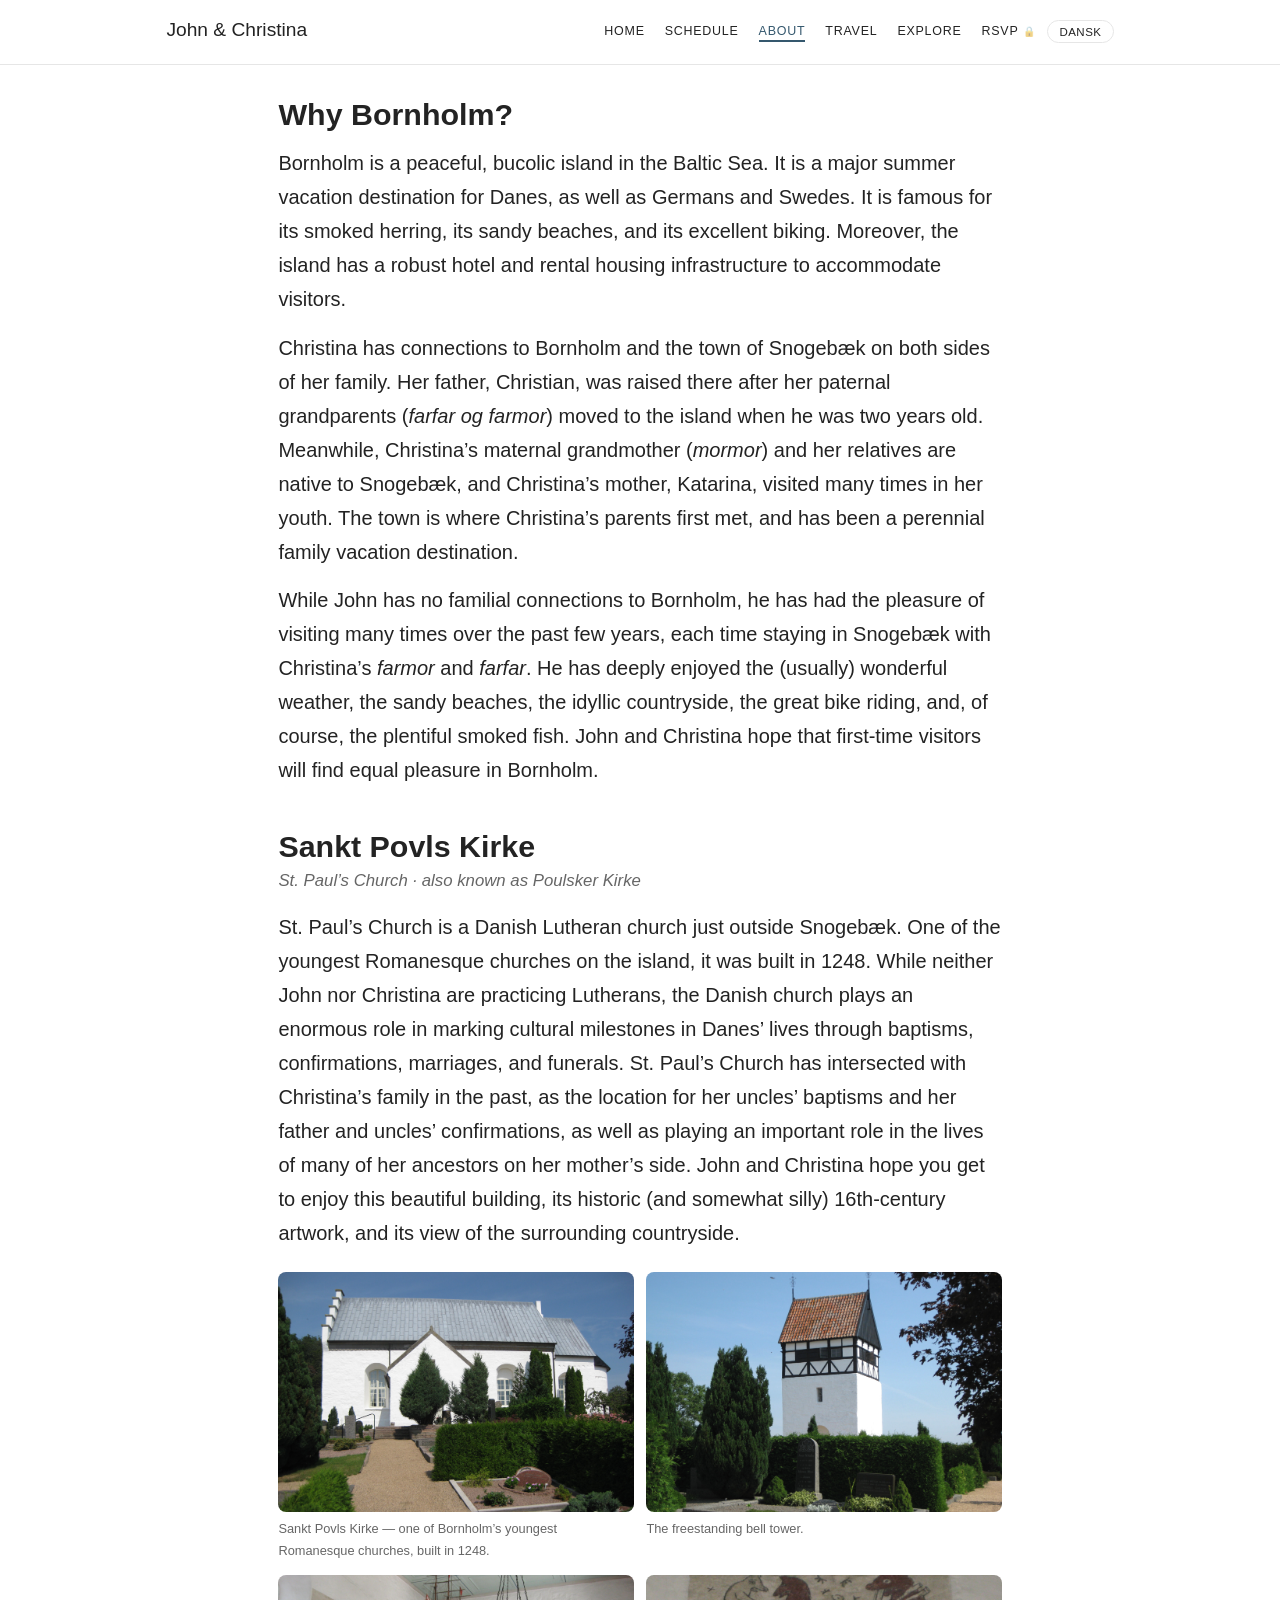
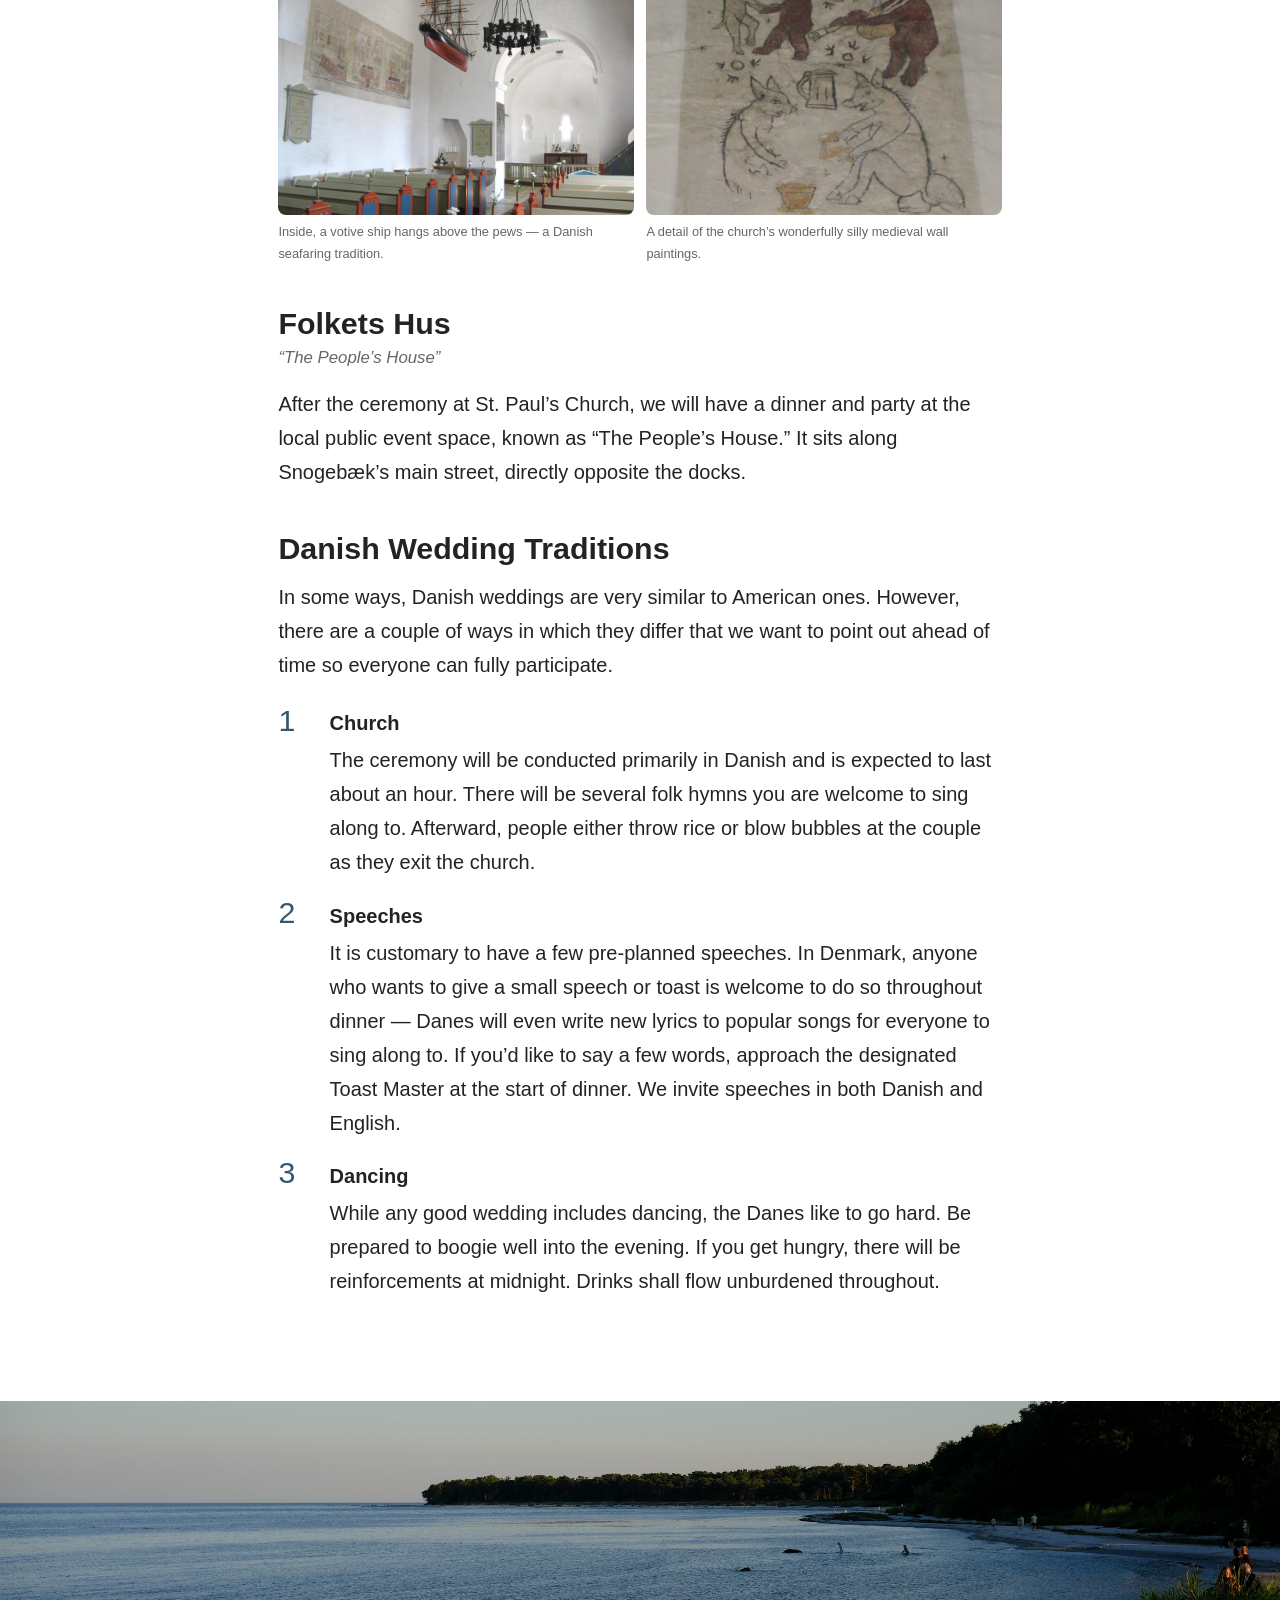
==== about.html @ 89a408fd "Add English/Danish language toggle across the site English stays authoritative in the HTML; Danish t" ====
<!DOCTYPE html>
<html lang="en">
<head>
<meta charset="UTF-8">
<meta name="viewport" content="width=device-width, initial-scale=1.0">
<meta name="robots" content="noindex, nofollow">
<title>About — John &amp; Christina</title>
<meta name="description" content="Why Bornholm, the church, the venue, and Danish wedding traditions.">
<meta name="theme-color" content="#ffffff">
<link rel="icon" href="assets/favicon.svg" type="image/svg+xml">
<link rel="stylesheet" href="css/style.css">
</head>
<body>
<nav class="site-nav">
  <div class="wrap">
    <a class="brand" href="index.html">John &amp; Christina</a>
    <button type="button" class="lang-toggle" data-lang-toggle aria-label="Skift til dansk">Dansk</button>
    <ul>
      <li><a href="index.html"><span data-i18n="nav.home">Home</span></a></li>
      <li><a href="schedule.html"><span data-i18n="nav.schedule">Schedule</span></a></li>
      <li><a href="about.html" aria-current="page"><span data-i18n="nav.about">About</span></a></li>
      <li><a href="travel.html"><span data-i18n="nav.travel">Travel</span></a></li>
      <li><a href="explore.html"><span data-i18n="nav.explore">Explore</span></a></li>
      <li><a href="rsvp.html"><span data-i18n="nav.rsvp">RSVP</span> <span class="lock-icon" aria-hidden="true">🔒</span></a></li>
    </ul>
  </div>
</nav>

<main class="section">
  <div class="wrap">
    <h2 data-i18n="about.why.h">Why Bornholm?</h2>
    <p data-i18n="about.why.p1">Bornholm is a peaceful, bucolic island in the Baltic Sea. It is a major summer vacation
    destination for Danes, as well as Germans and Swedes. It is famous for its smoked herring,
    its sandy beaches, and its excellent biking. Moreover, the island has a robust hotel and
    rental housing infrastructure to accommodate visitors.</p>
    <p data-i18n="about.why.p2">Christina has connections to Bornholm and the town of Snogeb&aelig;k on both sides of her
    family. Her father, Christian, was raised there after her paternal grandparents
    (<em>farfar og farmor</em>) moved to the island when he was two years old. Meanwhile,
    Christina&rsquo;s maternal grandmother (<em>mormor</em>) and her relatives are native to
    Snogeb&aelig;k, and Christina&rsquo;s mother, Katarina, visited many times in her youth. The
    town is where Christina&rsquo;s parents first met, and has been a perennial family vacation
    destination.</p>
    <p data-i18n="about.why.p3">While John has no familial connections to Bornholm, he has had the pleasure of visiting
    many times over the past few years, each time staying in Snogeb&aelig;k with Christina&rsquo;s
    <em>farmor</em> and <em>farfar</em>. He has deeply enjoyed the (usually) wonderful weather, the
    sandy beaches, the idyllic countryside, the great bike riding, and, of course, the plentiful
    smoked fish. John and Christina hope that first-time visitors will find equal pleasure in
    Bornholm.</p>

    <h2>Sankt Povls Kirke</h2>
    <p class="sub" data-i18n="about.church.sub">St. Paul&rsquo;s Church &middot; also known as Poulsker Kirke</p>
    <p data-i18n="about.church.p1">St. Paul&rsquo;s Church is a Danish Lutheran church just outside Snogeb&aelig;k. One of the
    youngest Romanesque churches on the island, it was built in 1248. While neither John nor
    Christina are practicing Lutherans, the Danish church plays an enormous role in marking
    cultural milestones in Danes&rsquo; lives through baptisms, confirmations, marriages, and
    funerals. St. Paul&rsquo;s Church has intersected with Christina&rsquo;s family in the past,
    as the location for her uncles&rsquo; baptisms and her father and uncles&rsquo; confirmations,
    as well as playing an important role in the lives of many of her ancestors on her
    mother&rsquo;s side. John and Christina hope you get to enjoy this beautiful building, its
    historic (and somewhat silly) 16th-century artwork, and its view of the surrounding
    countryside.</p>

    <div class="gallery">
      <figure>
        <img src="assets/images/church-exterior.jpg" alt="Whitewashed exterior of Sankt Povls Kirke with its cemetery">
        <figcaption data-i18n="about.fig1">Sankt Povls Kirke &mdash; one of Bornholm&rsquo;s youngest Romanesque churches, built in 1248.</figcaption>
      </figure>
      <figure>
        <img src="assets/images/church-tower.jpg" alt="The freestanding white bell tower with a half-timbered top">
        <figcaption data-i18n="about.fig2">The freestanding bell tower.</figcaption>
      </figure>
      <figure>
        <img src="assets/images/church-interior.jpg" alt="Church interior with a votive model ship hanging from the ceiling">
        <figcaption data-i18n="about.fig3">Inside, a votive ship hangs above the pews &mdash; a Danish seafaring tradition.</figcaption>
      </figure>
      <figure>
        <img src="assets/images/church-artwork.jpg" alt="Faded medieval wall painting of animals">
        <figcaption data-i18n="about.fig4">A detail of the church&rsquo;s wonderfully silly medieval wall paintings.</figcaption>
      </figure>
    </div>

    <h2>Folkets Hus</h2>
    <p class="sub" data-i18n="about.folkets.sub">&ldquo;The People&rsquo;s House&rdquo;</p>
    <p data-i18n="about.folkets.p1">After the ceremony at St. Paul&rsquo;s Church, we will have a dinner and party at the local
    public event space, known as &ldquo;The People&rsquo;s House.&rdquo; It sits along
    Snogeb&aelig;k&rsquo;s main street, directly opposite the docks.</p>

    <h2 data-i18n="about.trad.h">Danish Wedding Traditions</h2>
    <p data-i18n="about.trad.intro">In some ways, Danish weddings are very similar to American ones. However, there are a
    couple of ways in which they differ that we want to point out ahead of time so everyone can
    fully participate.</p>
    <ol class="numbered">
      <li><div><h3 data-i18n="about.trad.t1.h">Church</h3><p data-i18n="about.trad.t1.p">The ceremony will be conducted primarily in Danish and is
      expected to last about an hour. There will be several folk hymns you are welcome to sing
      along to. Afterward, people either throw rice or blow bubbles at the couple as they exit
      the church.</p></div></li>
      <li><div><h3 data-i18n="about.trad.t2.h">Speeches</h3><p data-i18n="about.trad.t2.p">It is customary to have a few pre-planned speeches. In Denmark,
      anyone who wants to give a small speech or toast is welcome to do so throughout dinner &mdash;
      Danes will even write new lyrics to popular songs for everyone to sing along to. If
      you&rsquo;d like to say a few words, approach the designated Toast Master at the start of
      dinner. We invite speeches in both Danish and English.</p></div></li>
      <li><div><h3 data-i18n="about.trad.t3.h">Dancing</h3><p data-i18n="about.trad.t3.p">While any good wedding includes dancing, the Danes like to go
      hard. Be prepared to boogie well into the evening. If you get hungry, there will be
      reinforcements at midnight. Drinks shall flow unburdened throughout.</p></div></li>
    </ol>
  </div>
</main>

<div class="page-banner" style="background-image: url(assets/images/banner-about.jpg)" role="presentation"></div>

<script src="js/config.js"></script>
<script src="js/i18n.js"></script>
<script src="js/site.js"></script>
</body>
</html>
---- css/style.css ----
/* =========================================================
   Wedding site — minimal theme
   System sans-serif, white background, Baltic-blue accent.
   Change the accent and neutrals in the :root block below.
   ========================================================= */

:root {
  --accent: #35586e;         /* Baltic blue */
  --accent-soft: #eaf0f4;
  --ink: #232323;
  --muted: #666666;
  --paper: #ffffff;
  --surface: #ffffff;
  --hairline: #e6e6e6;
  --line: #efefef;

  --font-sans: -apple-system, BlinkMacSystemFont, "Segoe UI", Roboto, Helvetica, Arial, sans-serif;
  --max-width: 48rem;
}

@media (prefers-color-scheme: dark) {
  :root {
    --accent: #8fb4c8;
    --accent-soft: #20303a;
    --ink: #ededed;
    --muted: #a6a6a6;
    --paper: #151515;
    --surface: #1d1d1d;
    --hairline: #333333;
    --line: #2a2a2a;
  }
}

* { box-sizing: border-box; }
html, body { margin: 0; padding: 0; }

body {
  background: var(--paper);
  color: var(--ink);
  font-family: var(--font-sans);
  font-size: 20px;
  line-height: 1.7;
  -webkit-font-smoothing: antialiased;
}

a { color: var(--accent); text-underline-offset: 2px; }

.wrap { max-width: var(--max-width); margin: 0 auto; padding: 0 1.4rem; }
.section { padding: 1rem 0 2rem; }
.muted { color: var(--muted); }
.small { font-size: 0.9rem; }
.center { text-align: center; }

/* Elements toggled via the hidden attribute (RSVP form) must stay hidden. */
[hidden] { display: none !important; }

/* ---------- nav ---------- */
.site-nav {
  position: sticky; top: 0; z-index: 20;
  background: color-mix(in srgb, var(--paper) 92%, transparent);
  -webkit-backdrop-filter: blur(8px); backdrop-filter: blur(8px);
  border-bottom: 1px solid var(--hairline);
}
.site-nav .wrap {
  display: flex; align-items: center; justify-content: space-between;
  gap: 0.75rem; padding-top: 0.85rem; padding-bottom: 0.85rem;
  flex-wrap: wrap; max-width: 62rem;
}
.brand {
  font-size: 1.2rem; color: var(--ink); text-decoration: none; white-space: nowrap;
  margin-right: auto;
}
.lang-toggle {
  order: 3; font-family: inherit; font-size: 0.72rem; letter-spacing: 0.04em;
  text-transform: uppercase; background: transparent; color: var(--ink);
  border: 1px solid var(--hairline); border-radius: 999px;
  padding: 0.28rem 0.7rem; cursor: pointer; white-space: nowrap;
}
.lang-toggle:hover { border-color: var(--accent); color: var(--accent); }
.lang-toggle:focus-visible { outline: 2px solid var(--accent); outline-offset: 2px; }
.site-nav ul {
  list-style: none; display: flex; gap: 1.25rem; margin: 0; padding: 0;
  font-size: 0.78rem; letter-spacing: 0.06em; text-transform: uppercase;
  order: 2;
}
.site-nav li { white-space: nowrap; }
.site-nav a {
  color: var(--ink); text-decoration: none;
  padding-bottom: 2px; border-bottom: 2px solid transparent;
}
.site-nav a:hover { color: var(--accent); }
.site-nav a[aria-current="page"] { color: var(--accent); border-bottom-color: var(--accent); }
.lock-icon { opacity: 0.5; font-size: 0.8em; }

/* ---------- headings ---------- */
.eyebrow {
  text-transform: uppercase; letter-spacing: 0.2em;
  font-size: 0.7rem; color: var(--accent); margin: 0 0 0.8rem;
}
h1 { font-weight: 600; line-height: 1.06; font-size: clamp(2.2rem, 5.5vw, 3rem); margin: 0 0 0.4rem; letter-spacing: 0.01em; }
h2 { font-weight: 600; font-size: clamp(1.5rem, 3.4vw, 1.9rem); line-height: 1.15; margin: 2.6rem 0 0.2rem; }
h3 { font-weight: 600; font-size: 1.25rem; margin: 1.6rem 0 0.3rem; }
.cat-head {
  font-size: clamp(2rem, 5vw, 2.5rem); margin: 3rem 0 1.1rem;
  padding-bottom: 0.4rem; border-bottom: 2px solid var(--accent);
}
h1, h2, h3 { text-wrap: balance; }
.sub { font-style: italic; color: var(--muted); font-size: 1.05rem; margin: 0.1rem 0 0; }
p { margin: 0.9rem 0; }
.lede { font-size: 1.16rem; }
/* First section header after the nav shouldn't leave a big gap. */
.wrap > h2:first-child, .wrap > .sched-day:first-child { margin-top: 1rem; }

/* ---------- home hero ---------- */
.hero { text-align: center; padding: 3.5rem 0 1rem; }
.hero .kicker {
  text-transform: uppercase; letter-spacing: 0.22em;
  font-size: 0.72rem; color: var(--accent); margin: 0 0 1.1rem;
}
.hero h1 { font-size: clamp(2.8rem, 8vw, 4.2rem); line-height: 1.02; margin: 0; }
.hero .date { font-size: 1.25rem; color: var(--muted); margin-top: 0.9rem; }
.hr-mark { width: 3.2rem; height: 2px; background: var(--accent); border: 0; margin: 1.5rem auto; opacity: 0.7; }

/* Home: the photo is pinned to the viewport so the names AND the story
   scroll up over a stationary image, all in white. iOS Safari ignores
   fixed attachment and simply scrolls the photo, which is a fine fallback. */
.home {
  background-image: linear-gradient(to bottom, rgba(0,0,0,0.06), rgba(0,0,0,0.2)), url("../assets/images/home-hero.jpg");
  background-size: cover, contain; background-position: center, center; background-repeat: no-repeat;
  background-attachment: fixed; background-color: #3f5f7b;
  color: #fff;
}
.home .kicker { color: #fff; opacity: 0.95; }
.home h1, .home .date, .home .lede { color: #fff; }
.home .date { opacity: 0.92; }
.home .hr-mark { background: #fff; opacity: 0.8; }
.home .section { padding-top: 0; padding-bottom: 4rem; }
.home .lede { margin-top: 0; }
.home-couple { margin: 2.5rem auto; max-width: 340px; }
.home-couple img {
  display: block; width: 100%; border-radius: 12px;
  box-shadow: 0 10px 34px rgba(0,0,0,0.4);
}

.hero-photo {
  text-align: center; padding: 4.5rem 1.5rem 0;
}

/* ---------- callout ---------- */
.callout {
  background: var(--accent-soft); border: 1px solid var(--hairline);
  border-left: 3px solid var(--accent); border-radius: 8px;
  padding: 1rem 1.2rem; margin: 1.4rem 0;
}
.callout p { margin: 0.4rem 0; }

/* ---------- schedule (day + two-column events) ---------- */
.sched-day {
  text-align: center; font-weight: 600; font-size: clamp(1.5rem, 4vw, 2rem);
  letter-spacing: 0.01em; margin: 2.8rem 0 0.4rem;
}
.event { display: grid; grid-template-columns: 1fr 1fr; align-items: stretch; margin: 1.8rem 0; }
.event-left { text-align: right; padding: 0.2rem 2rem 0.2rem 0; border-right: 1px solid var(--hairline); }
.event-right { text-align: left; padding: 0.2rem 0 0.2rem 2rem; }
.event-title { font-weight: 600; font-size: 1.4rem; margin: 0; }
.event-time { font-size: 0.85rem; letter-spacing: 0.04em; color: var(--muted); margin: 0.35rem 0 0; }
.event-venue { font-size: 1.15rem; margin: 0 0 0.1rem; }
.event-addr { margin: 0.1rem 0; font-size: 0.9rem; }
.event-addr a { font-style: italic; }
.event-attire { font-size: 0.7rem; text-transform: uppercase; letter-spacing: 0.12em; color: var(--accent); margin: 0.6rem 0 0.3rem; }
.event-desc { color: var(--muted); font-size: 0.98rem; margin: 0.4rem 0; }
.event-btns { display: flex; gap: 0.6rem; flex-wrap: wrap; margin-top: 0.9rem; }

/* ---------- shared entry scale (Where to stay + Explore lists) ---------- */
.stay { margin: 1.2rem 0; }
.stay-item { padding: 1.3rem 0; border-top: 1px solid var(--line); }
.stay-item:first-child { border-top: none; padding-top: 0.4rem; }
.stay-item h3 { font-weight: 600; font-size: 1.4rem; margin: 0 0 0.2rem; }
.stay-item .meta { font-size: 0.72rem; text-transform: uppercase; letter-spacing: 0.1em; color: var(--accent); margin: 0 0 0.5rem; }
.stay-item p { margin: 0.5rem 0; }
.stay-item .addr { font-size: 0.9rem; color: var(--muted); }

.rec { margin: 0.4rem 0 1.4rem; padding: 0; list-style: none; display: grid; gap: 1.5rem; }
.rec .name { display: block; font-weight: 600; font-size: 1.4rem; }
.rec .desc { display: block; margin-top: 0.25rem; }

/* ---------- numbered traditions ---------- */
.numbered { counter-reset: trad; margin: 1.4rem 0; display: grid; gap: 1.1rem; padding: 0; }
.numbered li { list-style: none; display: grid; grid-template-columns: 2.6rem 1fr; gap: 0.6rem; }
.numbered li::before { counter-increment: trad; content: counter(trad); font-size: 1.9rem; line-height: 1; color: var(--accent); }
.numbered h3 { margin: 0.1rem 0; }
.numbered p { margin: 0.2rem 0 0; }

/* ---------- bullet lists ---------- */
.tick { list-style: none; padding: 0; margin: 1rem 0; display: grid; gap: 0.7rem; }
.tick > li { position: relative; padding-left: 1.4rem; }
.tick > li::before { content: ""; position: absolute; left: 0.15rem; top: 0.62em; width: 0.42rem; height: 0.42rem; background: var(--accent); border-radius: 50%; }

/* ---------- buttons ---------- */
.btn {
  display: inline-block; background: var(--accent); color: var(--paper);
  padding: 0.5rem 1.1rem; border-radius: 6px; border: 1px solid var(--accent);
  font-size: 0.85rem; letter-spacing: 0.02em; text-decoration: none; cursor: pointer;
  font-family: inherit;
}
.btn:hover { opacity: 0.9; }
.btn:disabled { opacity: 0.55; cursor: default; }
.btn-outline { background: transparent; color: var(--accent); }
.btn-block { display: block; width: 100%; margin-bottom: 0.75rem; }
.link-button {
  background: none; border: none; padding: 0; font: inherit;
  color: var(--accent); text-decoration: underline; cursor: pointer;
}

/* ---------- forms (RSVP + gate) ---------- */
label, .field-label {
  display: block; font-size: 0.78rem; text-transform: uppercase;
  letter-spacing: 0.04em; color: var(--muted); margin-bottom: 0.3rem;
}
.radio-row label, .choice-label {
  text-transform: none; font-size: 1.05rem; color: var(--ink);
  letter-spacing: normal; display: flex; align-items: flex-start; gap: 0.5rem; margin-bottom: 0;
}
.choice-label input[type="checkbox"], .radio-row input[type="radio"] { margin-top: 0.35rem; flex: none; }
.field-hint { font-size: 0.8rem; color: var(--muted); margin: 0.4rem 0 0; }
.nested-fields { margin-top: 0.75rem; margin-left: 1.75rem; padding-left: 1rem; border-left: 2px solid var(--hairline); }
.nested-fields .field:last-child { margin-bottom: 0; }

input[type="text"], input[type="email"], input[type="number"],
input[type="password"], select, textarea {
  width: 100%; padding: 0.7rem 0.9rem; border: 1px solid var(--hairline);
  border-radius: 6px; font-family: inherit; font-size: 1.05rem;
  background: var(--surface); color: var(--ink);
}
.field { margin-bottom: 1.25rem; }
.radio-row { display: flex; gap: 1.5rem; flex-wrap: wrap; }

.form-status { margin-top: 1rem; font-size: 0.9rem; }
.form-status:empty { margin-top: 0; }
.form-status.success { color: #3f7a4a; }
.form-status.error { color: #b4413f; }
@media (prefers-color-scheme: dark) {
  .form-status.success { color: #8fc79b; }
  .form-status.error { color: #e0a0a0; }
}

.card { background: var(--surface); border: 1px solid var(--hairline); border-radius: 12px; padding: 2rem; }
.form-card { max-width: 560px; margin: 0 auto; }

/* ---------- password gate ---------- */
.gate { min-height: 60vh; display: flex; align-items: center; justify-content: center; padding: 2rem 1.5rem; }
.gate-box { max-width: 380px; width: 100%; text-align: center; }
.gate-box .field { text-align: left; }
[data-protected-content] { display: none; }

.member-block { padding-top: 1rem; margin-top: 1rem; border-top: 1px solid var(--hairline); }
.member-block:first-child { padding-top: 0; margin-top: 0; border-top: none; }
.member-block h3 { margin-bottom: 1rem; }
.section-divider { border: none; border-top: 1px solid var(--hairline); margin: 1.75rem 0; }

/* ---------- RSVP confirmation summary ---------- */
.summary-heading { margin-bottom: 0.5rem; }
.summary-list { list-style: none; padding: 0; margin: 1.25rem 0; border-top: 1px solid var(--hairline); }
.summary-list li { padding: 0.6rem 0; border-bottom: 1px solid var(--hairline); }
.summary-list .summary-nested { padding-left: 1.5rem; font-size: 0.9rem; color: var(--muted); border-bottom: none; padding-top: 0; }

/* ---------- figures & galleries ---------- */
.figure { margin: 1.6rem 0; }
.figure img { width: 100%; height: auto; border-radius: 8px; display: block; }
.figure figcaption { font-size: 0.85rem; color: var(--muted); margin-top: 0.5rem; }
.figure-narrow { max-width: 34rem; margin-left: auto; margin-right: auto; }
.figure-pair { display: grid; gap: 0.8rem; grid-template-columns: 1fr 1fr; }
.figure-pair img { border-radius: 8px; height: 100%; object-fit: cover; }
.gallery { display: grid; gap: 0.8rem; grid-template-columns: 1fr 1fr; margin: 1.4rem 0; }
.gallery figure { margin: 0; }
.gallery img { width: 100%; height: 240px; object-fit: cover; border-radius: 8px; display: block; }
.gallery figcaption { font-size: 0.8rem; color: var(--muted); margin-top: 0.4rem; }

/* ---------- footer photo banner ---------- */
.page-banner { width: 100%; height: clamp(150px, 24vh, 240px); background-size: cover; background-position: center; margin-top: 3rem; }
.home .page-banner { margin-top: 0; }

.page-quote {
  margin: 3.5rem auto 0; max-width: 34rem; text-align: center;
  font-style: italic; font-size: 1.2rem; color: var(--muted);
  border: 0; padding: 0;
}
.page-quote cite { display: block; margin-top: 0.6rem; font-size: 0.9rem; font-style: normal; }

/* ---------- footer ---------- */
.site-footer { border-top: 1px solid var(--line); margin-top: 3rem; padding: 2.5rem 0 3.5rem; text-align: center; font-size: 0.82rem; color: var(--muted); }
.not-a-link { color: inherit; text-decoration: none; }

/* ---------- focus ---------- */
a:focus-visible, button:focus-visible, input:focus-visible,
textarea:focus-visible, select:focus-visible {
  outline: 2px solid var(--accent); outline-offset: 3px;
}

/* ---------- narrow screens ---------- */
@media (max-width: 640px) {
  .site-nav { position: static; }
  .site-nav ul { gap: 0.7rem; font-size: 0.64rem; letter-spacing: 0.04em; order: 2; flex-basis: 100%; justify-content: center; }
  .lang-toggle { order: 1; padding: 0.2rem 0.55rem; font-size: 0.66rem; }
  .lock-icon { display: none; }
  .event { grid-template-columns: 1fr; }
  .event-left { text-align: center; border-right: none; border-bottom: 1px solid var(--hairline); padding: 0 0 0.9rem; }
  .event-right { text-align: center; padding: 1rem 0 0; }
  .event-btns { justify-content: center; }
  .radio-row { flex-direction: column; gap: 0.75rem; }
  .nested-fields { margin-left: 0.75rem; padding-left: 0.85rem; }
  /* A wide landscape can't show in full on a narrow screen without large
     empty bands, so mobile fills with cover instead of contain. */
  .home { background-attachment: scroll; background-size: cover; }
  .hero-photo { padding-top: 3.5rem; }
  .gallery, .figure-pair { grid-template-columns: 1fr; }
  .gallery img { height: 220px; }
}
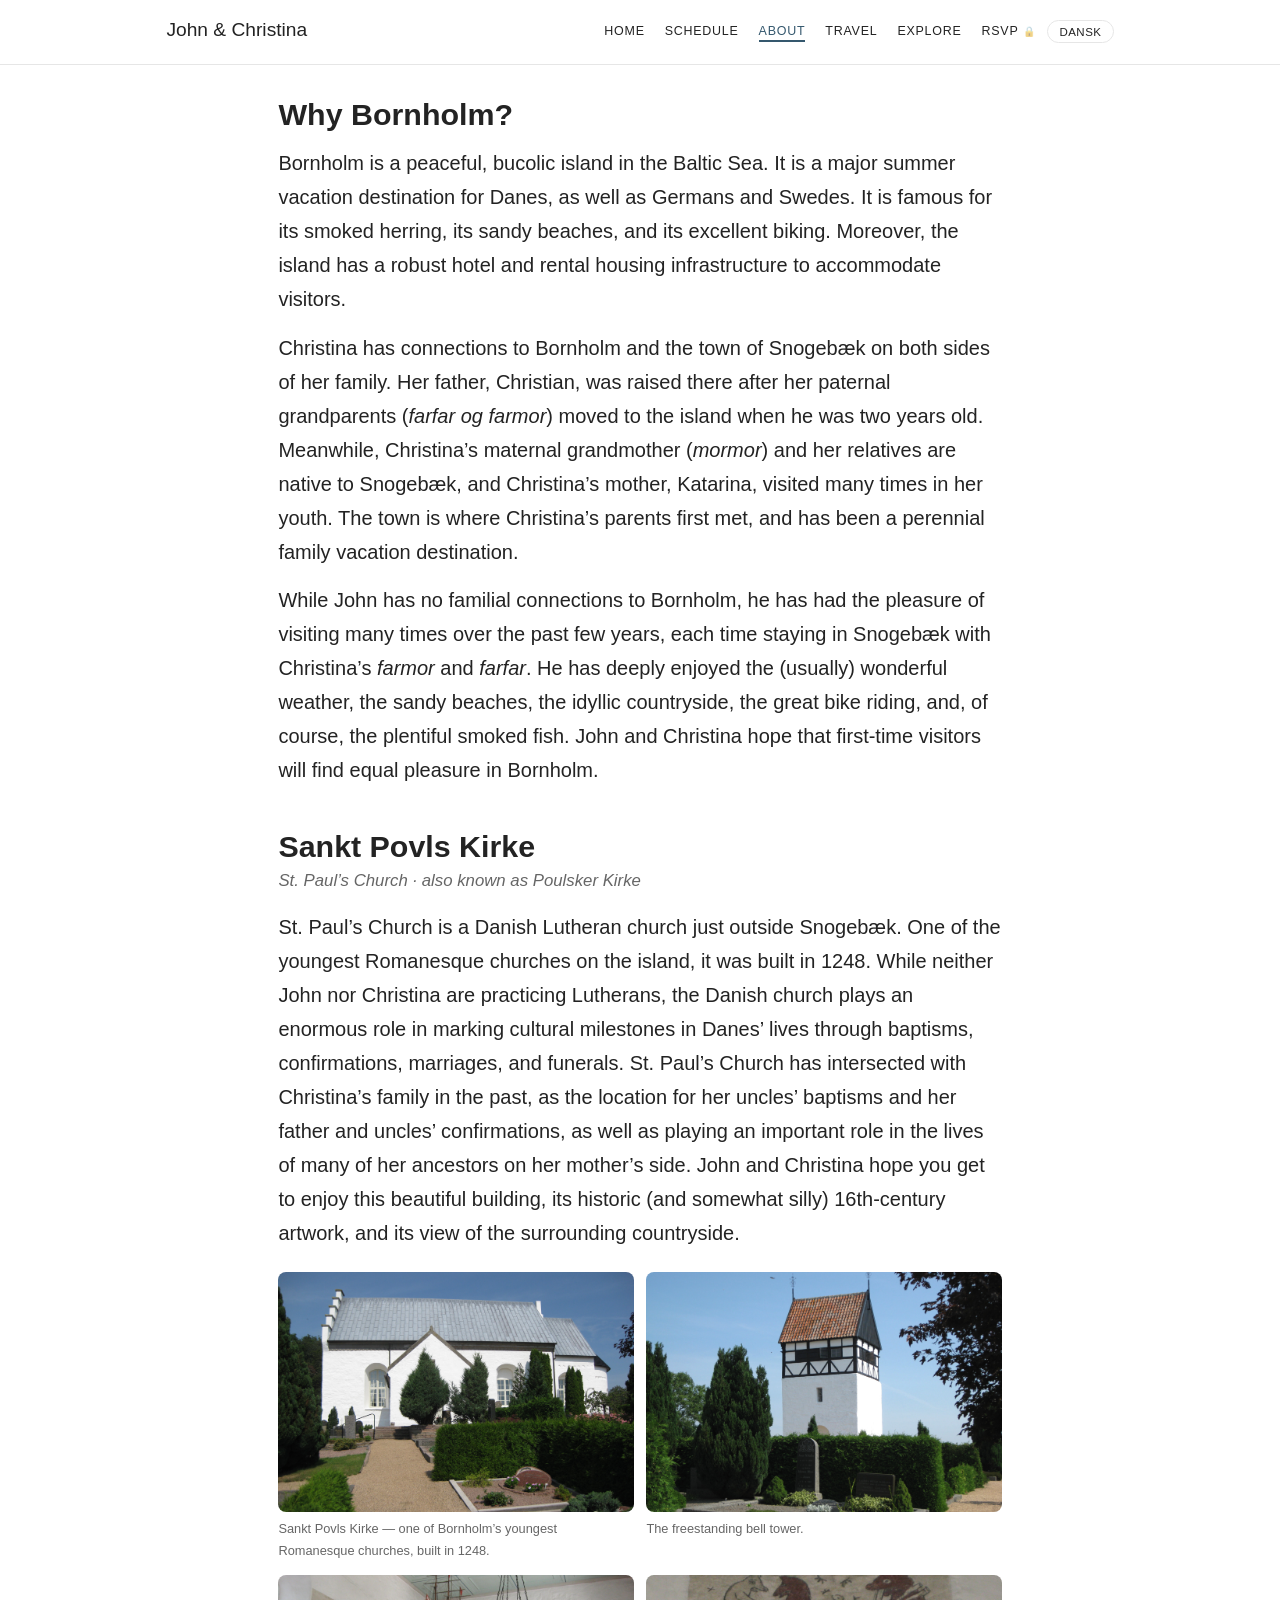
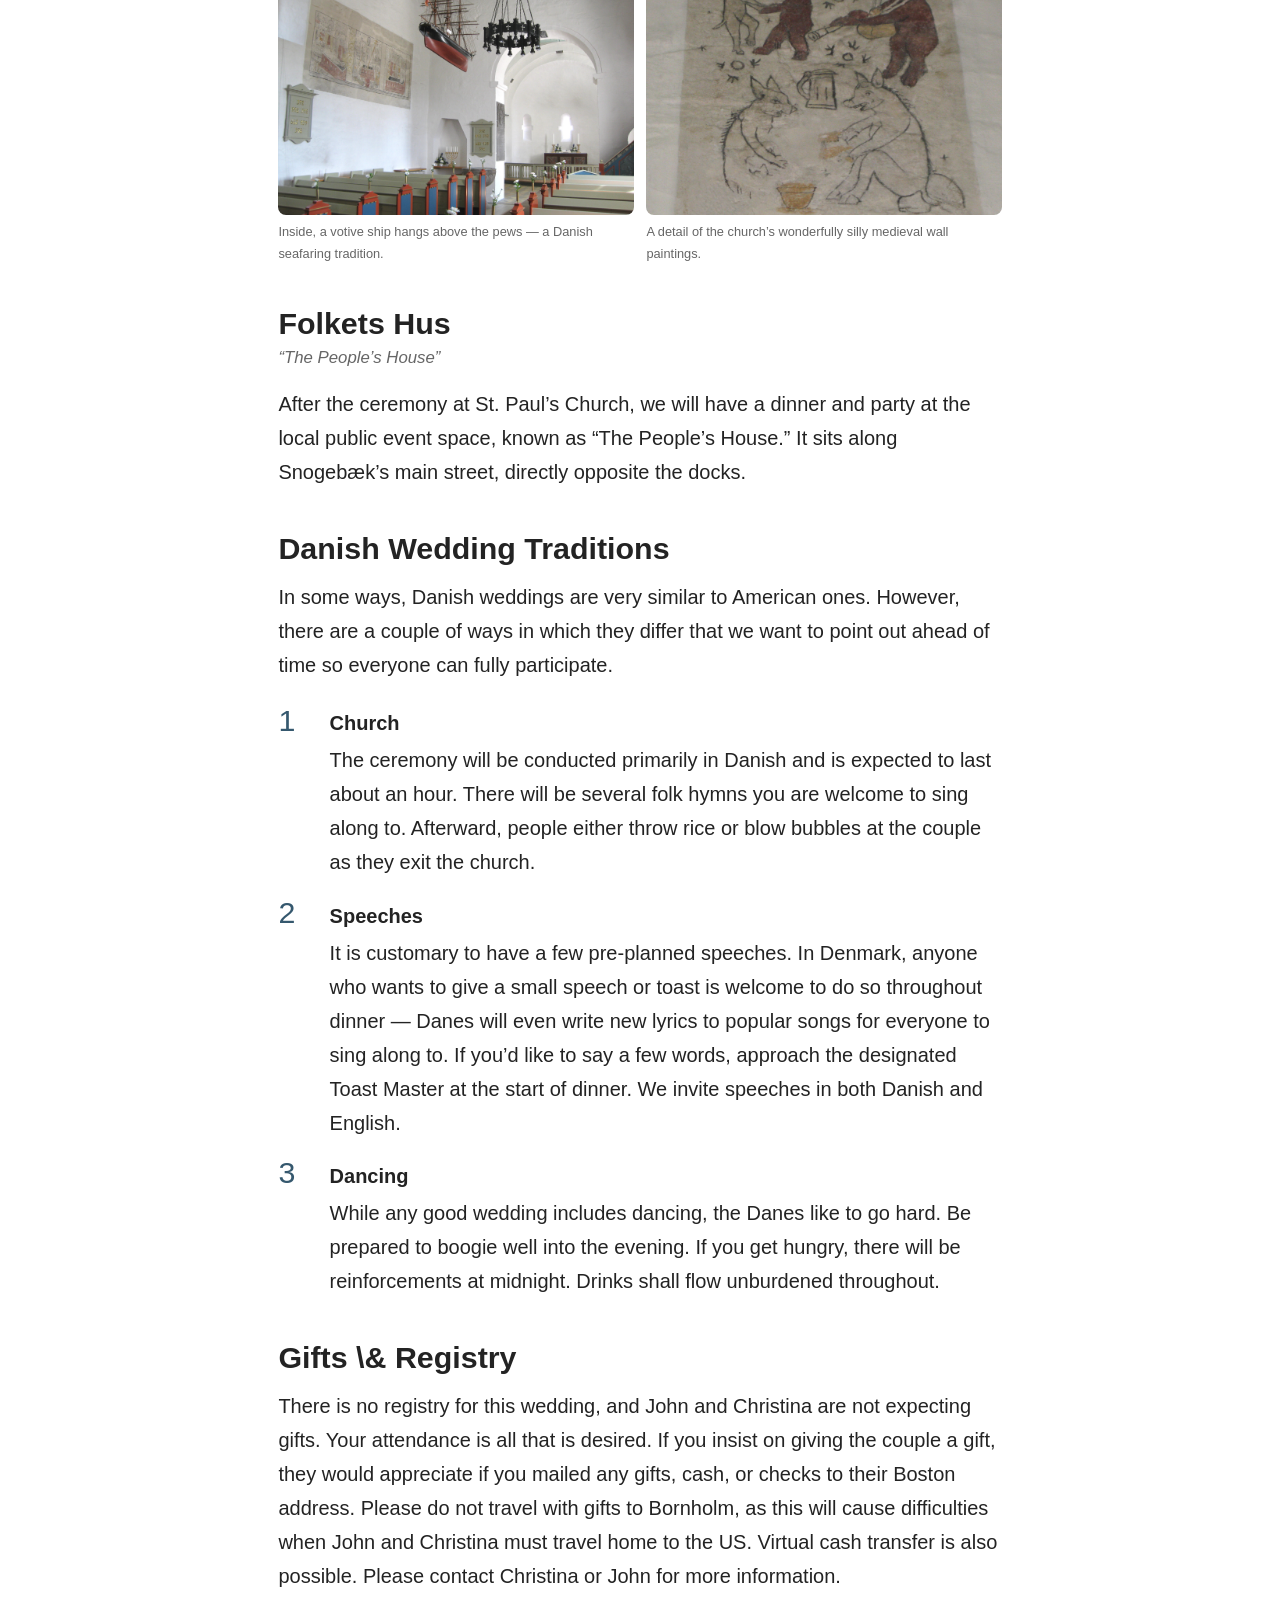
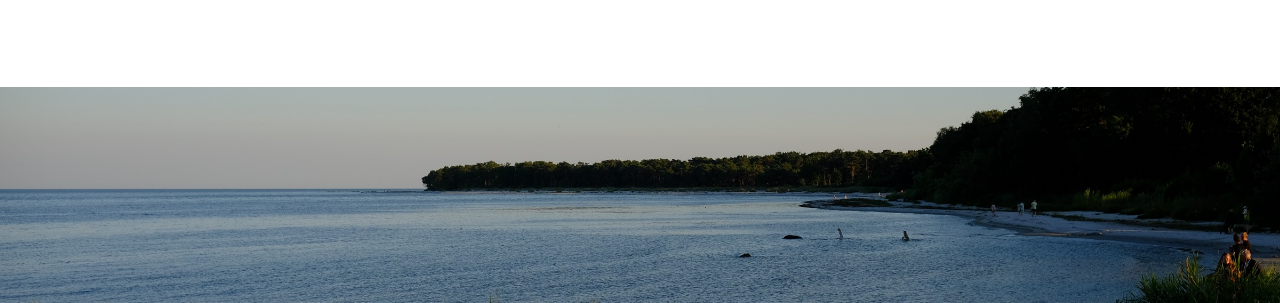
==== commit 99d8f8e9: "Added Gifts and Registry info to about.html" ====
--- a/about.html
+++ b/about.html
@@ -103,6 +103,8 @@
       hard. Be prepared to boogie well into the evening. If you get hungry, there will be
       reinforcements at midnight. Drinks shall flow unburdened throughout.</p></div></li>
     </ol>
+    <h2>Gifts \& Registry</h2>
+    <p>There is no registry for this wedding, and John and Christina are not expecting gifts. Your attendance is all that is desired. If you insist on giving the couple a gift, they would appreciate if you mailed any gifts, cash, or checks to their Boston address. Please do not travel with gifts to Bornholm, as this will cause difficulties when John and Christina must travel home to the US. Virtual cash transfer is also possible. Please contact Christina or John for more information.</p>
   </div>
 </main>
 
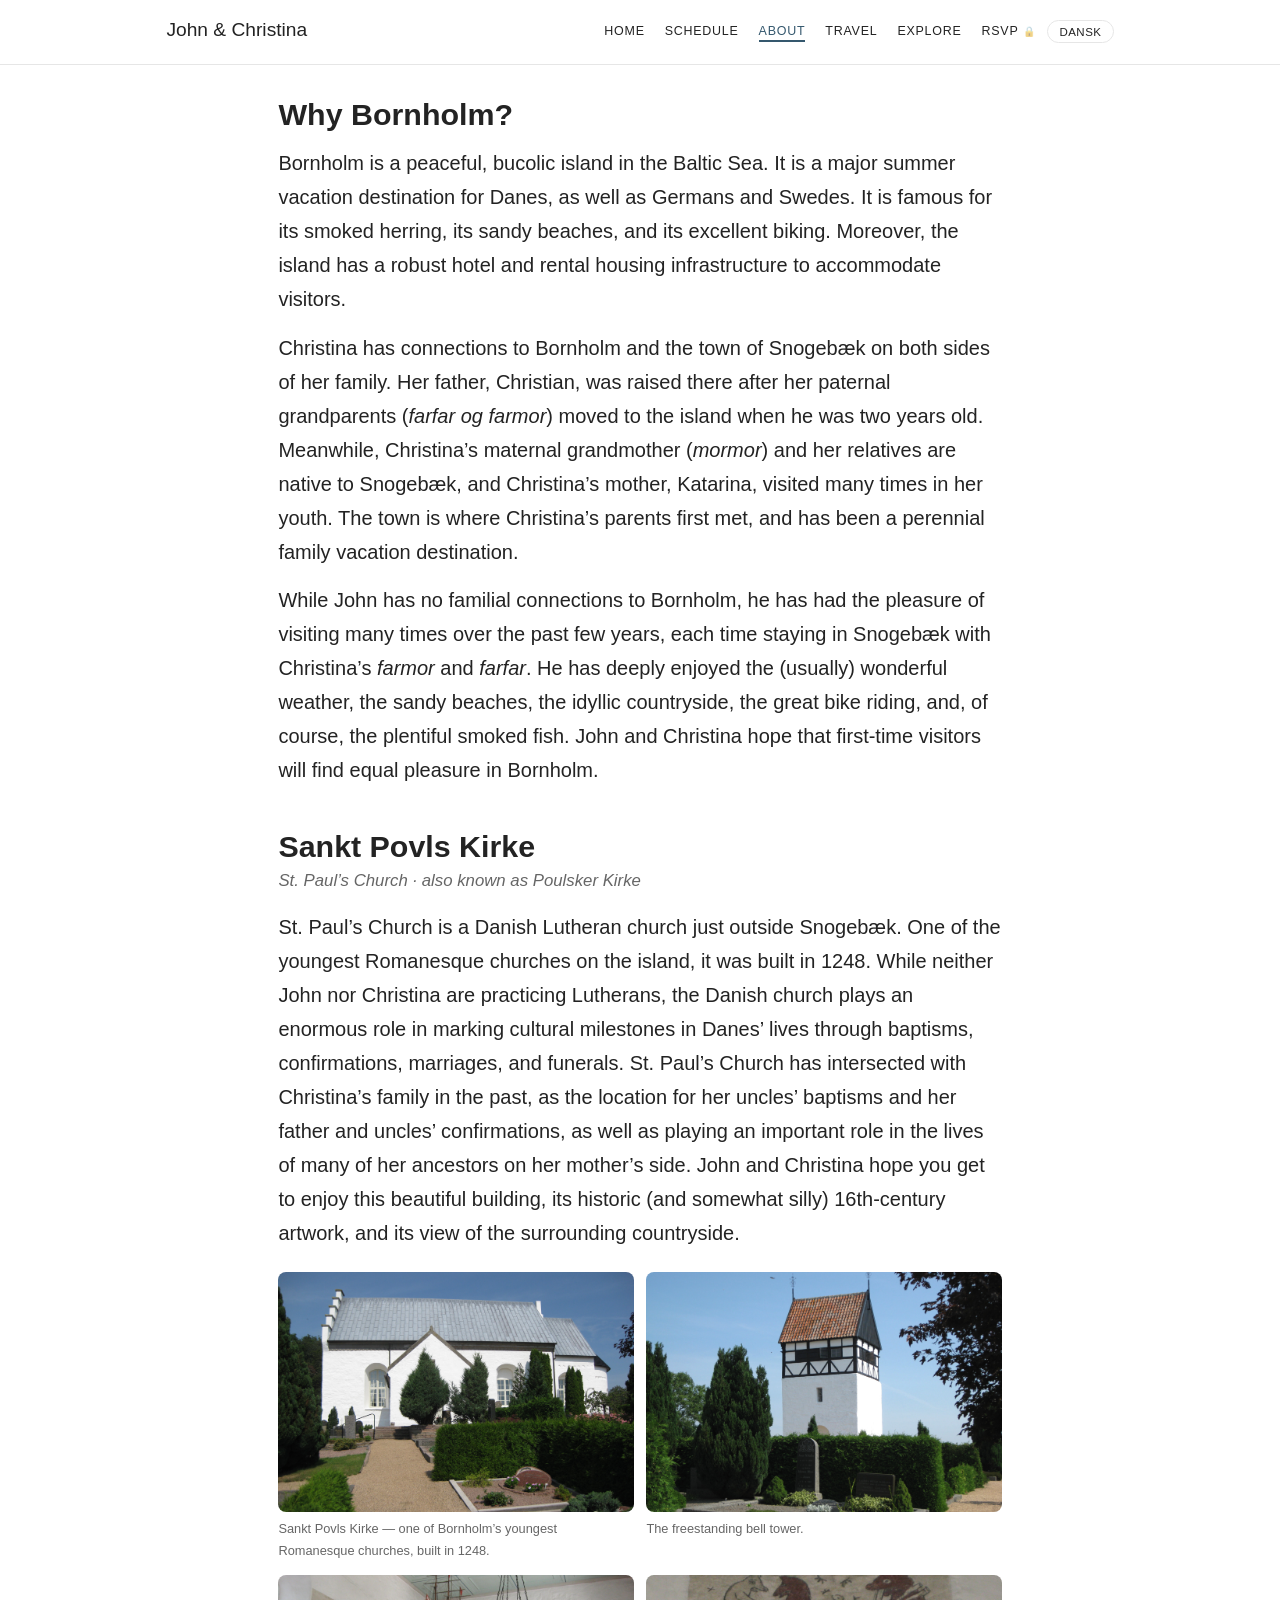
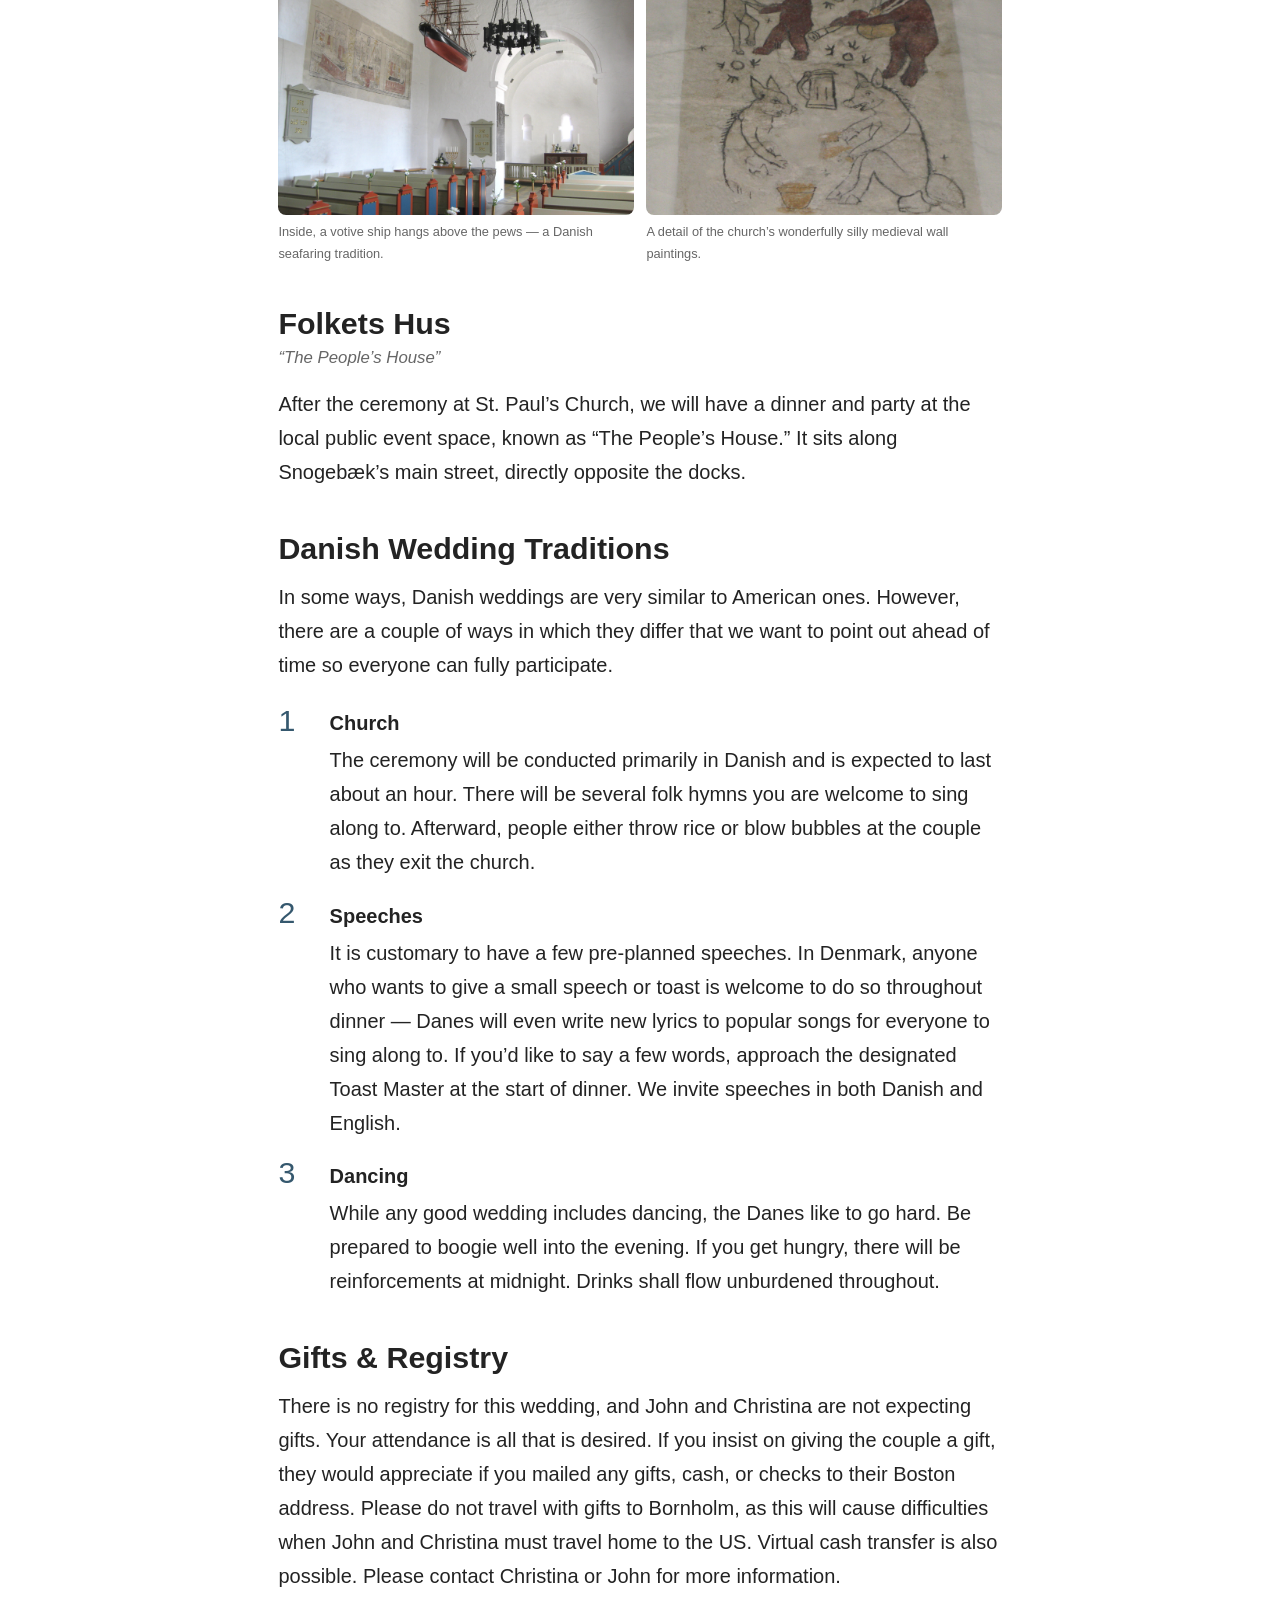
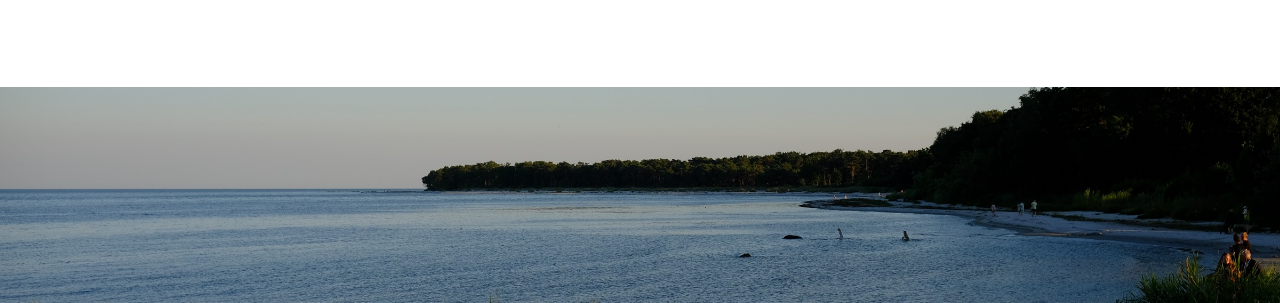
==== commit 650450c7: "Update about.html" ====
--- a/about.html
+++ b/about.html
@@ -103,7 +103,7 @@
       hard. Be prepared to boogie well into the evening. If you get hungry, there will be
       reinforcements at midnight. Drinks shall flow unburdened throughout.</p></div></li>
     </ol>
-    <h2>Gifts \& Registry</h2>
+    <h2>Gifts & Registry</h2>
     <p>There is no registry for this wedding, and John and Christina are not expecting gifts. Your attendance is all that is desired. If you insist on giving the couple a gift, they would appreciate if you mailed any gifts, cash, or checks to their Boston address. Please do not travel with gifts to Bornholm, as this will cause difficulties when John and Christina must travel home to the US. Virtual cash transfer is also possible. Please contact Christina or John for more information.</p>
   </div>
 </main>
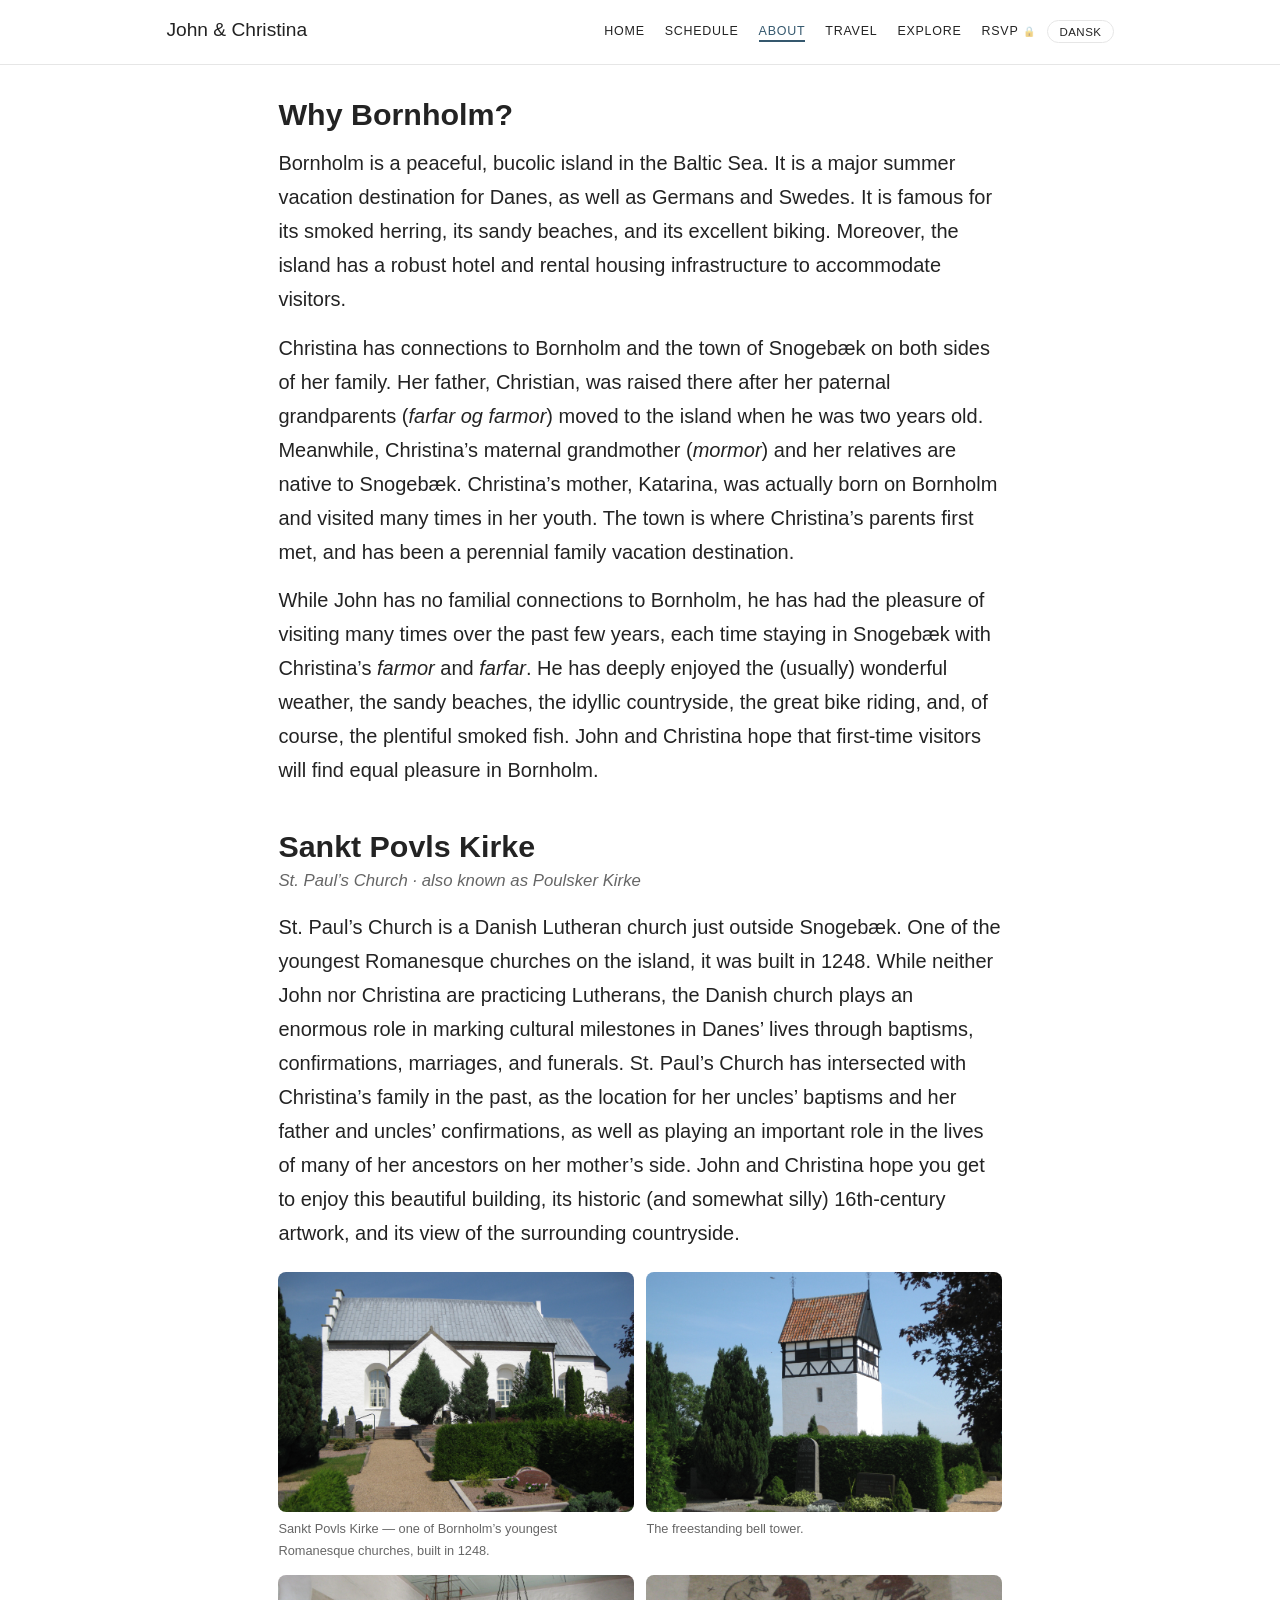
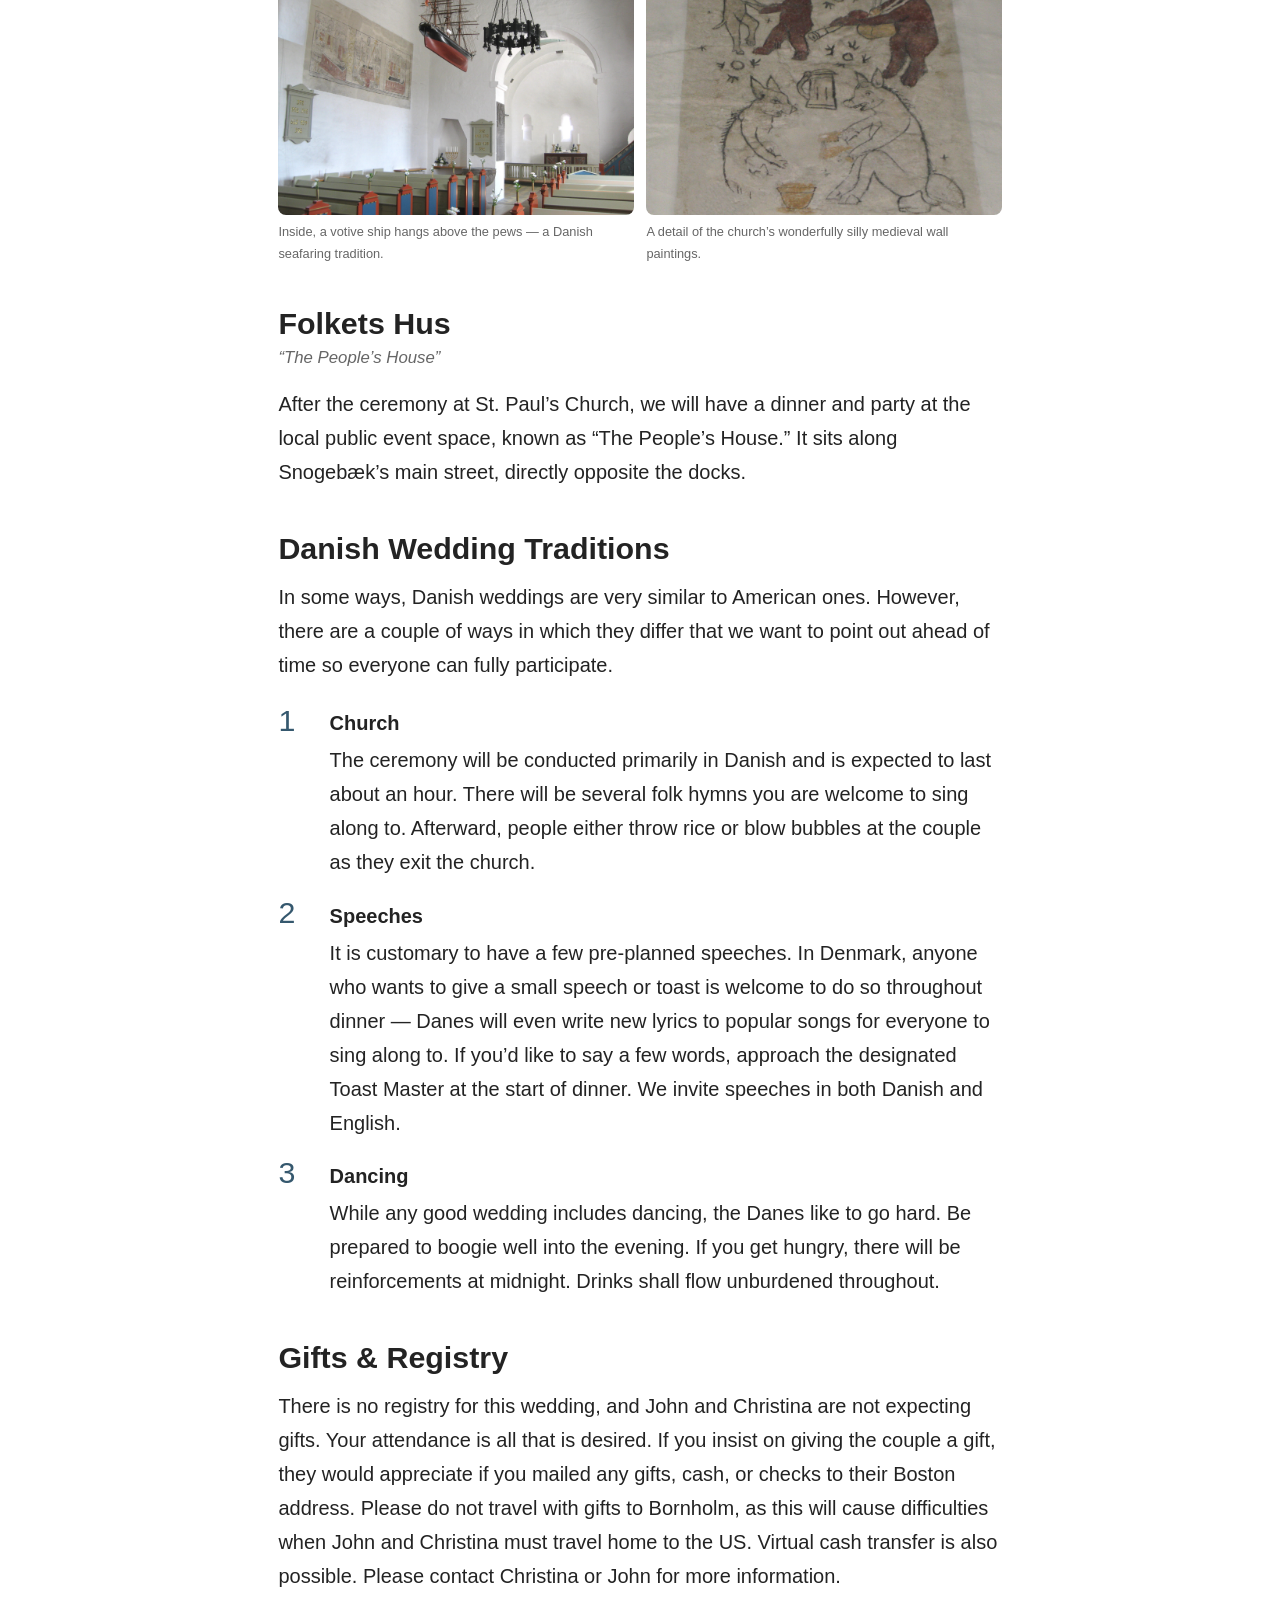
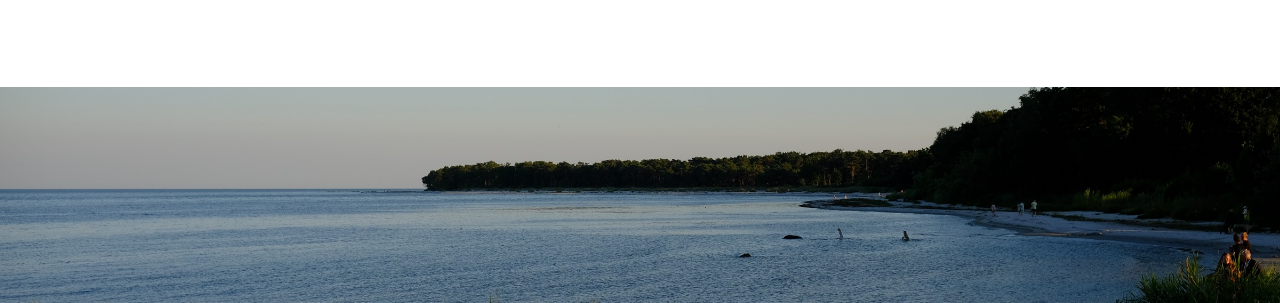
==== commit 28b6df3d: "Update about.html" ====
--- a/about.html
+++ b/about.html
@@ -37,7 +37,7 @@
     family. Her father, Christian, was raised there after her paternal grandparents
     (<em>farfar og farmor</em>) moved to the island when he was two years old. Meanwhile,
     Christina&rsquo;s maternal grandmother (<em>mormor</em>) and her relatives are native to
-    Snogeb&aelig;k, and Christina&rsquo;s mother, Katarina, visited many times in her youth. The
+    Snogeb&aelig;k. Christina&rsquo;s mother, Katarina, was actually born on Bornholm and visited many times in her youth. The
     town is where Christina&rsquo;s parents first met, and has been a perennial family vacation
     destination.</p>
     <p data-i18n="about.why.p3">While John has no familial connections to Bornholm, he has had the pleasure of visiting
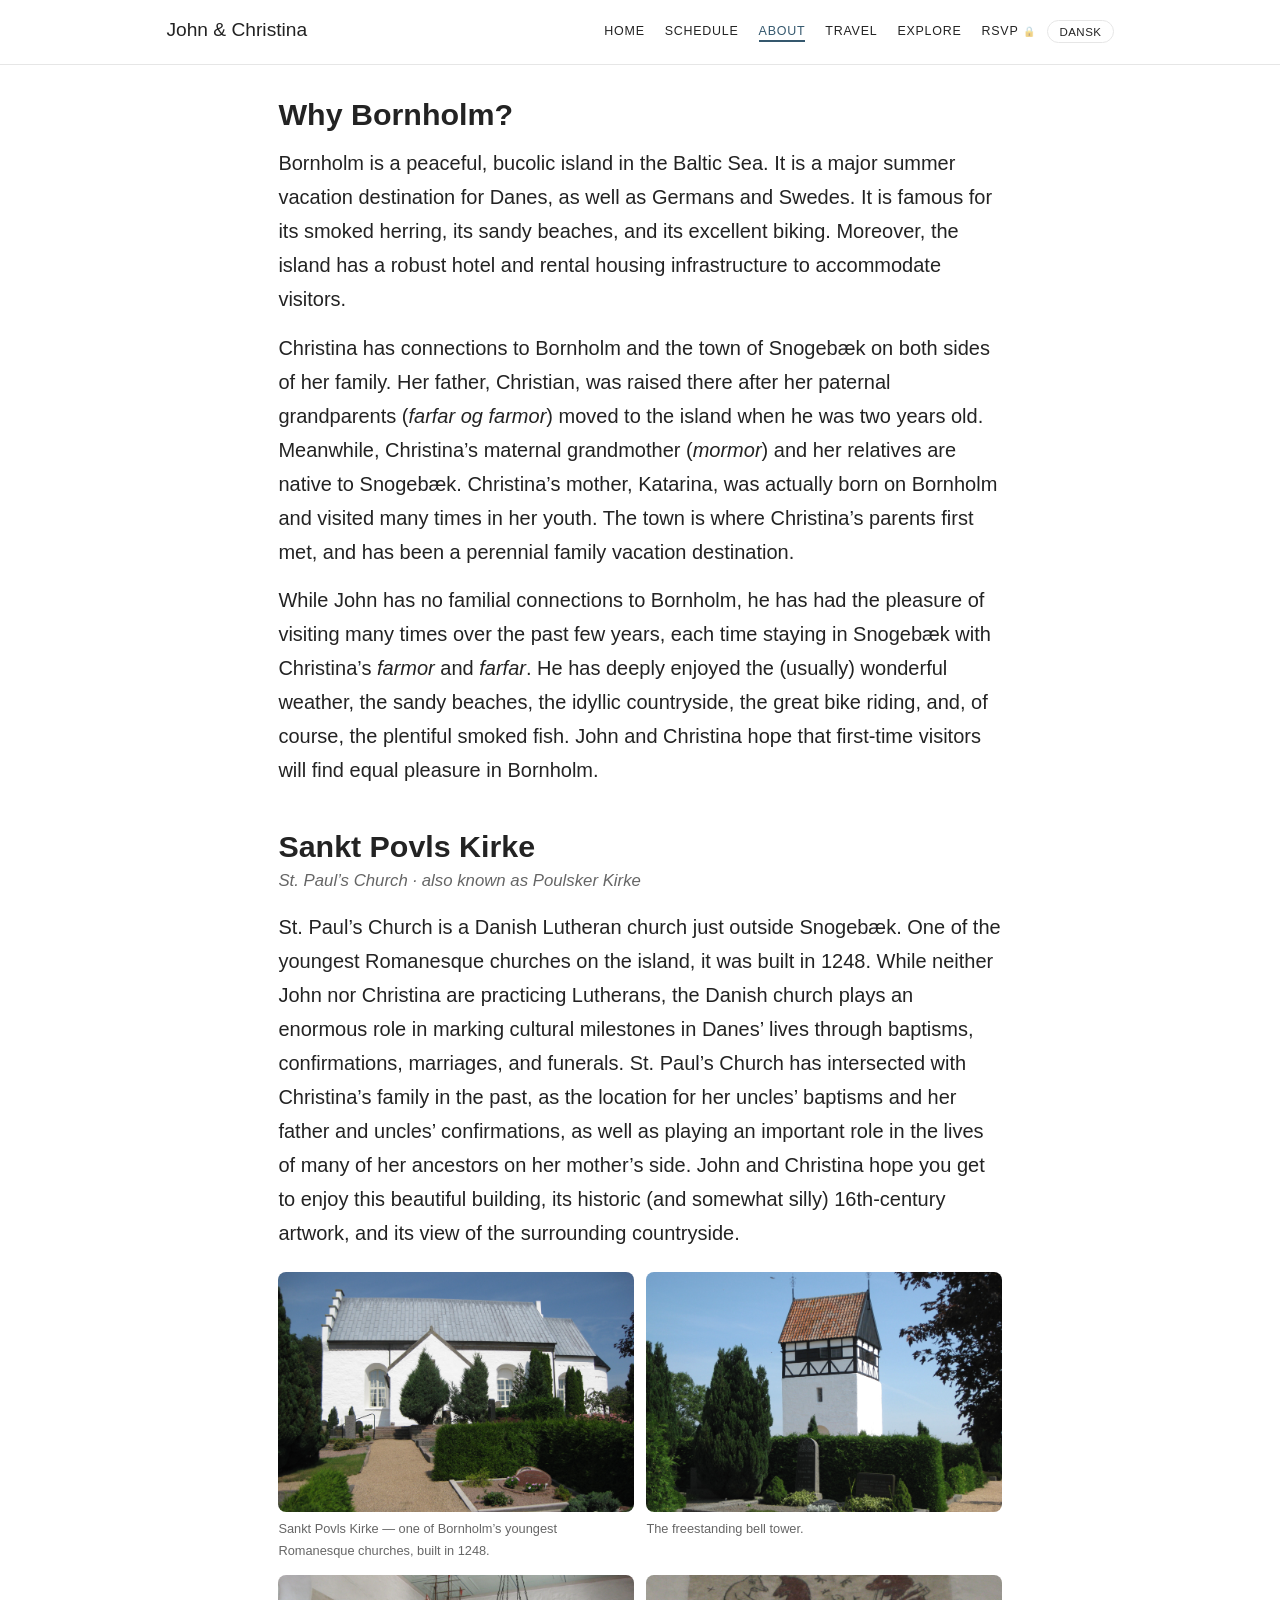
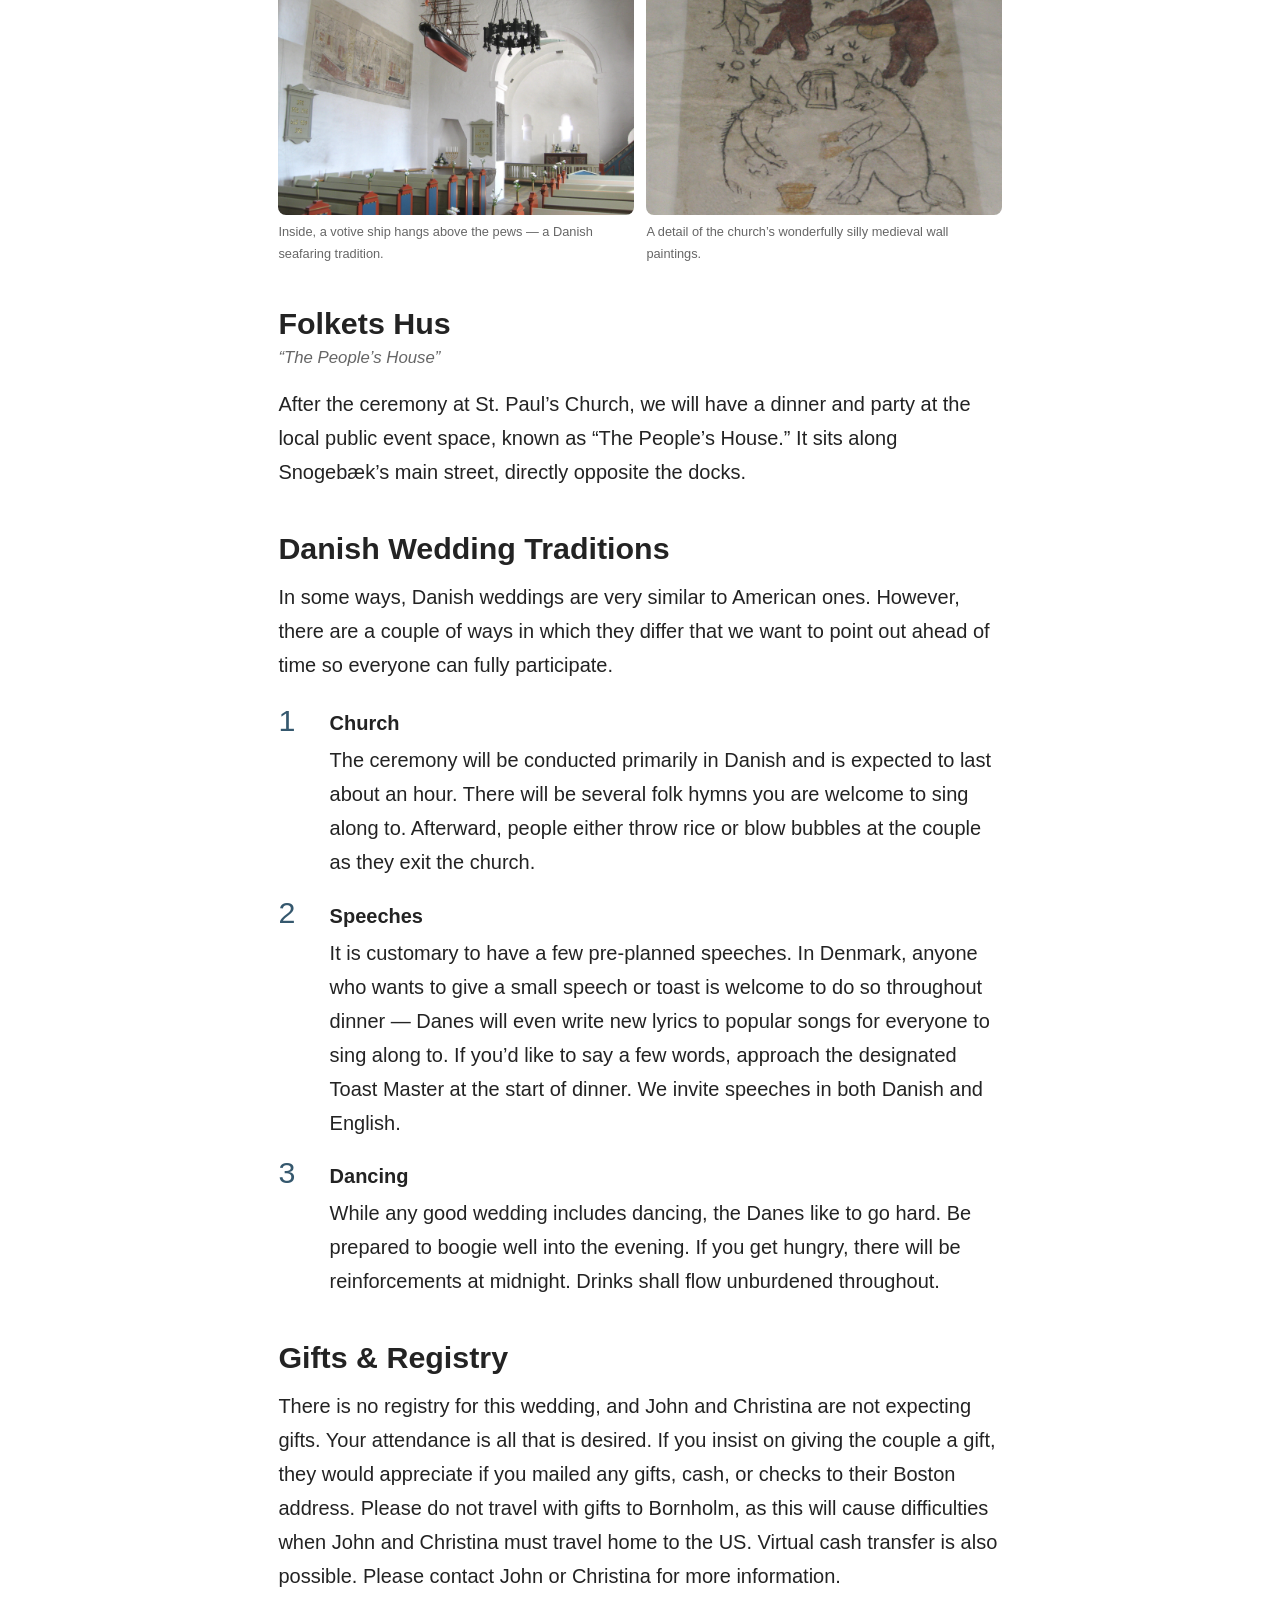
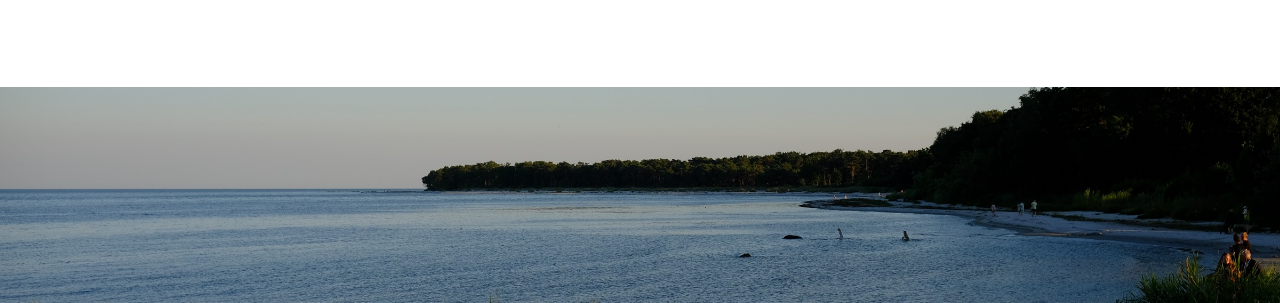
==== commit 525757d7: "Improve formatting of gifts and registry section Reformatted gift information paragraph for better r" ====
--- a/about.html
+++ b/about.html
@@ -104,7 +104,10 @@
       reinforcements at midnight. Drinks shall flow unburdened throughout.</p></div></li>
     </ol>
     <h2>Gifts & Registry</h2>
-    <p>There is no registry for this wedding, and John and Christina are not expecting gifts. Your attendance is all that is desired. If you insist on giving the couple a gift, they would appreciate if you mailed any gifts, cash, or checks to their Boston address. Please do not travel with gifts to Bornholm, as this will cause difficulties when John and Christina must travel home to the US. Virtual cash transfer is also possible. Please contact Christina or John for more information.</p>
+    <p>There is no registry for this wedding, and John and Christina are not expecting gifts. Your attendance is all that is desired. 
+      If you insist on giving the couple a gift, they would appreciate if you mailed any gifts, cash, or checks to their Boston address. 
+      Please do not travel with gifts to Bornholm, as this will cause difficulties when John and Christina must travel home to the US. 
+      Virtual cash transfer is also possible. Please contact John or Christina for more information.</p>
   </div>
 </main>
 
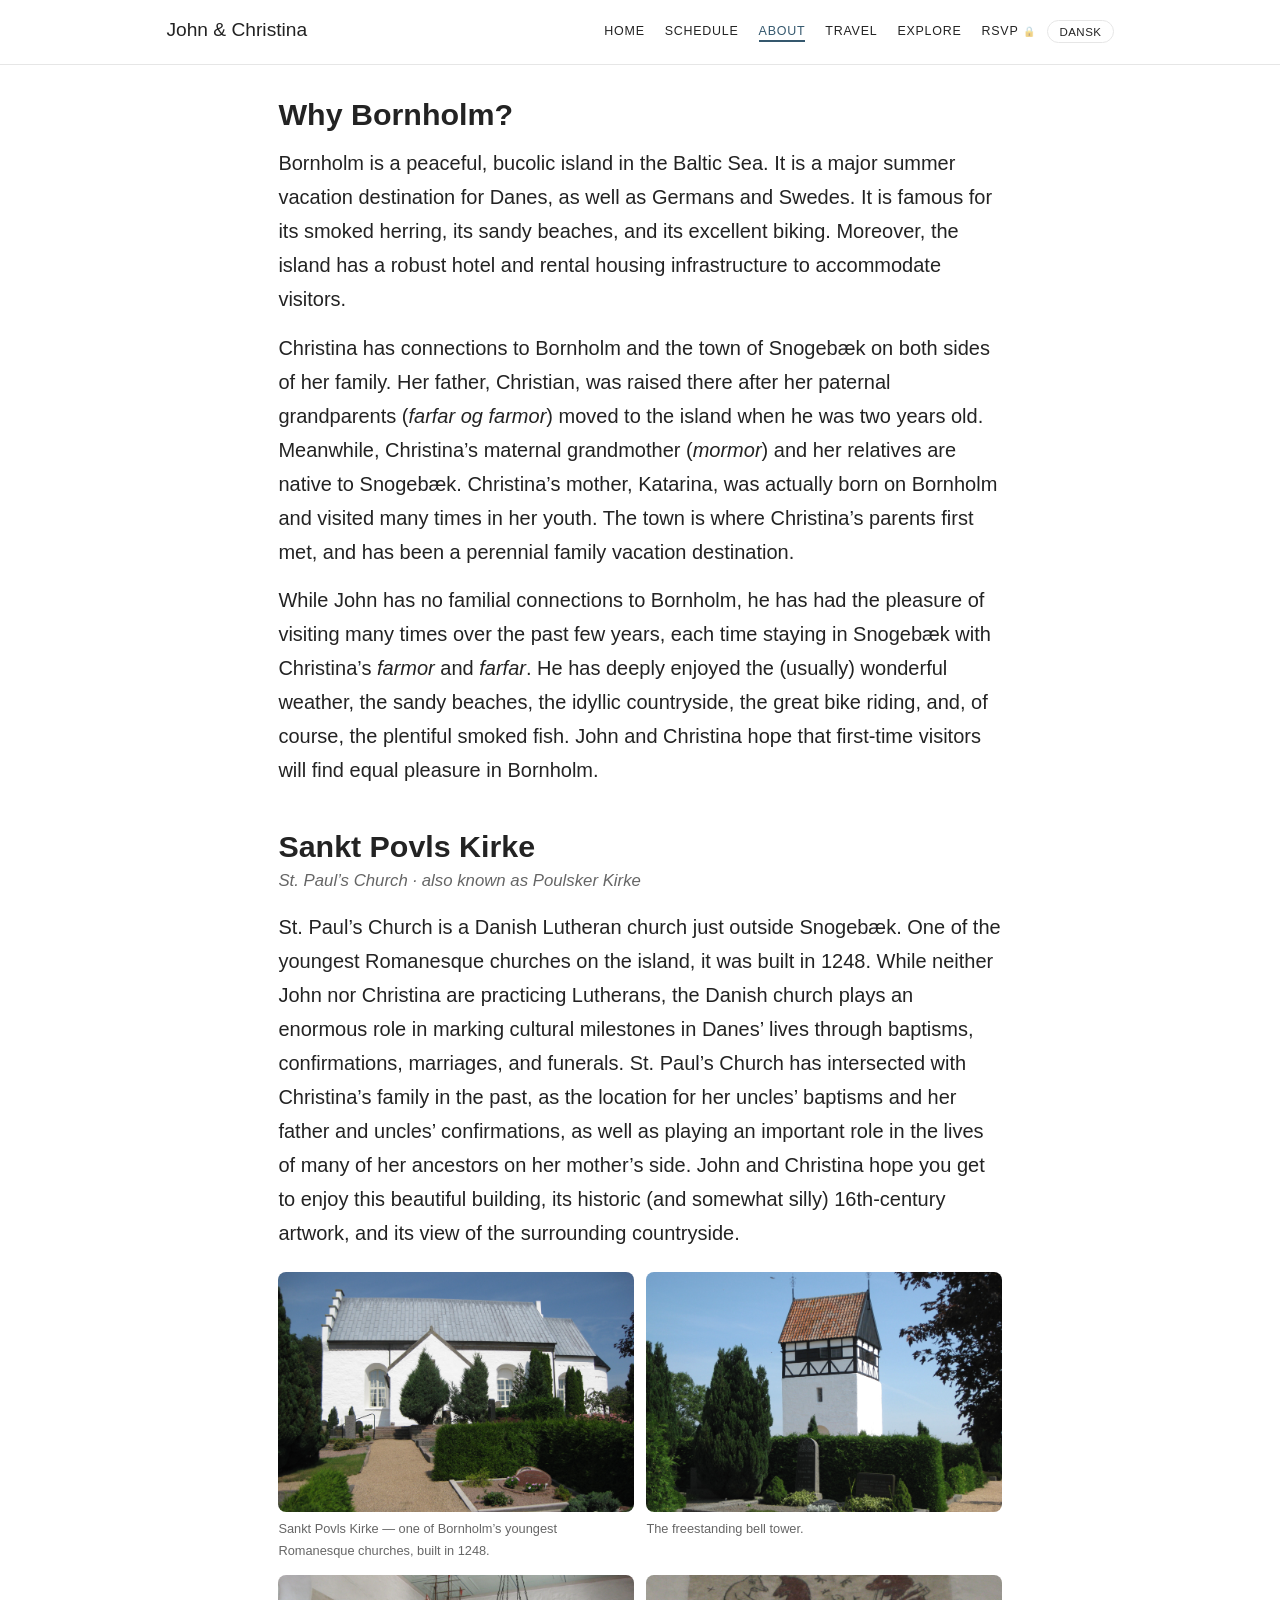
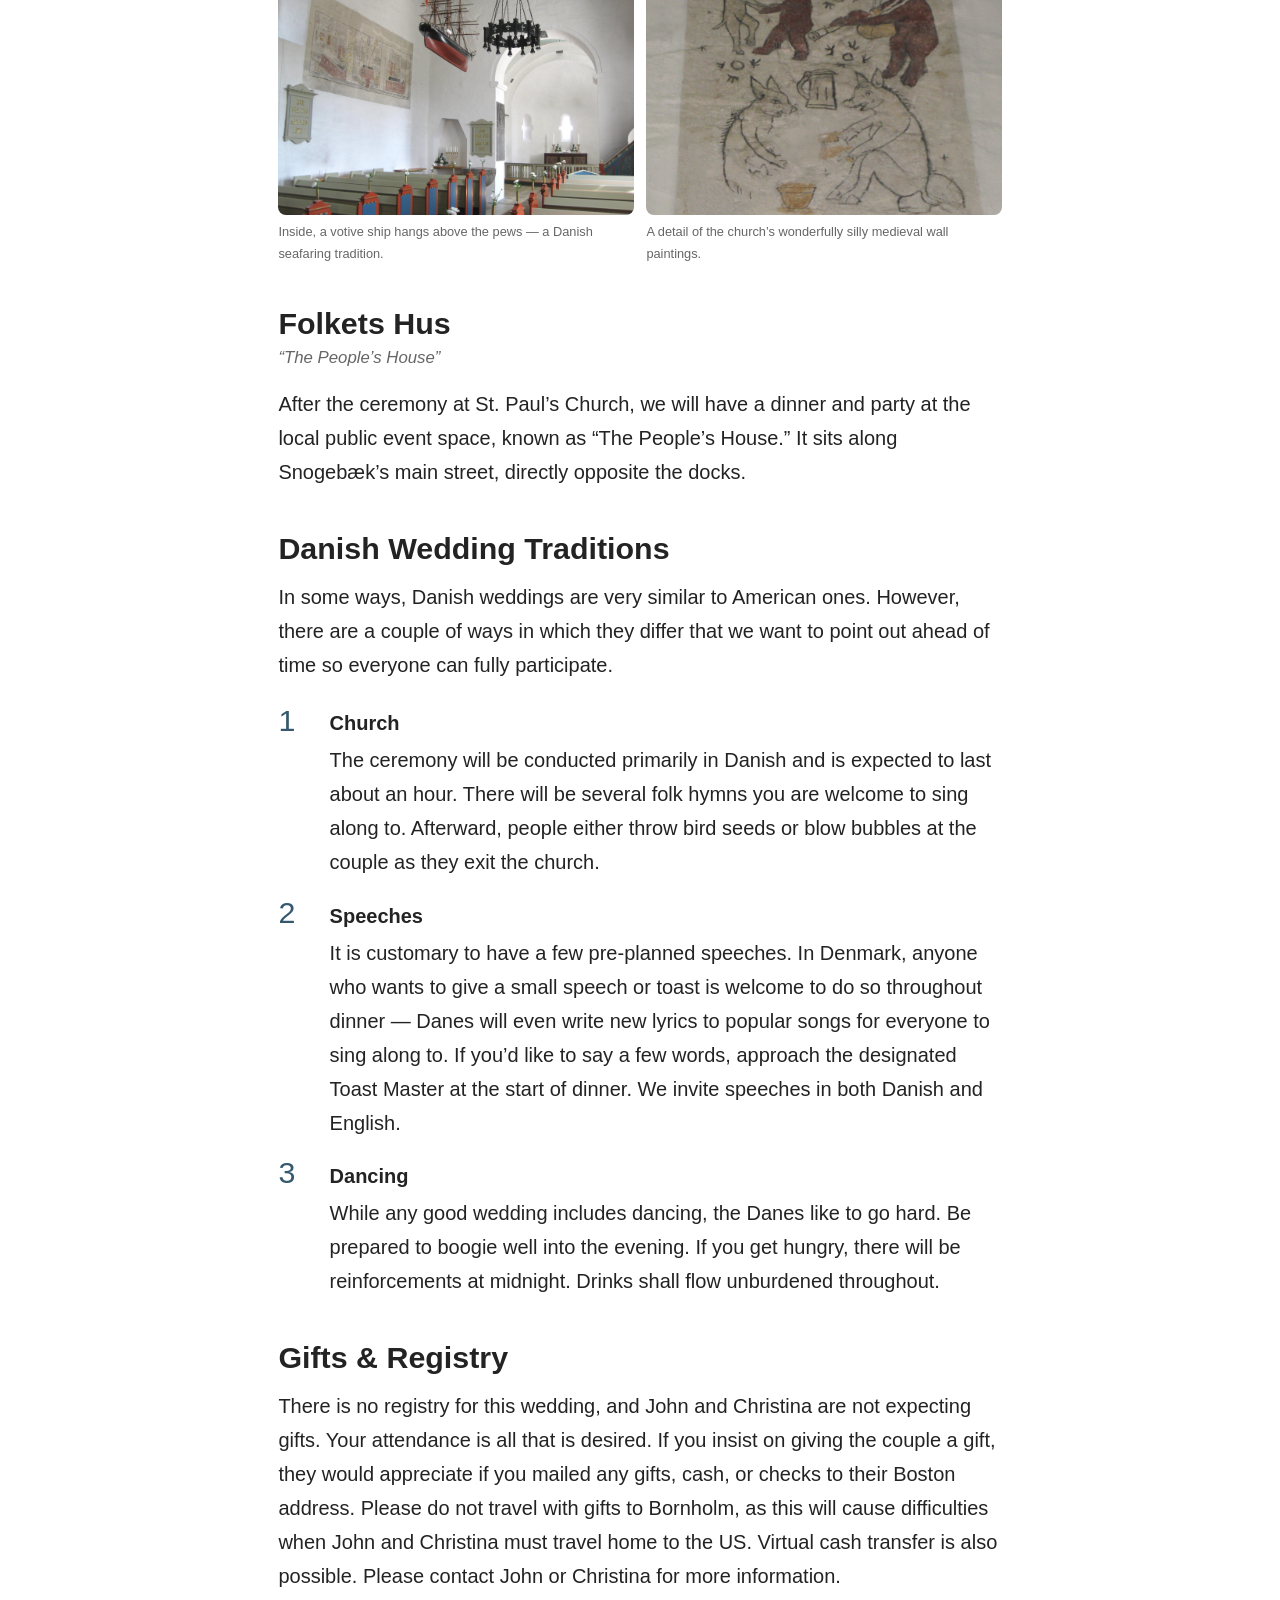
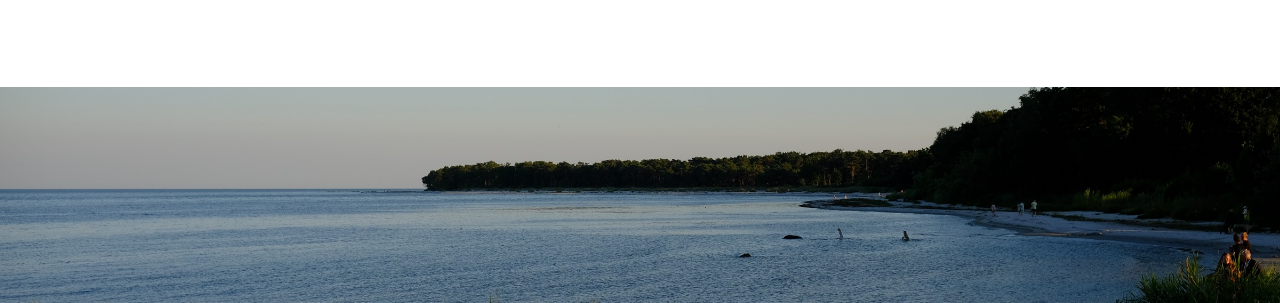
==== commit e94863c2: "Fix Danish typos, wording, and swap rice for bird seeds - Danish: fløder→flyder, berøgtede→berygtede" ====
--- a/about.html
+++ b/about.html
@@ -92,7 +92,7 @@
     <ol class="numbered">
       <li><div><h3 data-i18n="about.trad.t1.h">Church</h3><p data-i18n="about.trad.t1.p">The ceremony will be conducted primarily in Danish and is
       expected to last about an hour. There will be several folk hymns you are welcome to sing
-      along to. Afterward, people either throw rice or blow bubbles at the couple as they exit
+      along to. Afterward, people either throw bird seeds or blow bubbles at the couple as they exit
       the church.</p></div></li>
       <li><div><h3 data-i18n="about.trad.t2.h">Speeches</h3><p data-i18n="about.trad.t2.p">It is customary to have a few pre-planned speeches. In Denmark,
       anyone who wants to give a small speech or toast is welcome to do so throughout dinner &mdash;
@@ -103,10 +103,10 @@
       hard. Be prepared to boogie well into the evening. If you get hungry, there will be
       reinforcements at midnight. Drinks shall flow unburdened throughout.</p></div></li>
     </ol>
-    <h2>Gifts & Registry</h2>
-    <p>There is no registry for this wedding, and John and Christina are not expecting gifts. Your attendance is all that is desired. 
-      If you insist on giving the couple a gift, they would appreciate if you mailed any gifts, cash, or checks to their Boston address. 
-      Please do not travel with gifts to Bornholm, as this will cause difficulties when John and Christina must travel home to the US. 
+    <h2 data-i18n="about.gifts.h">Gifts & Registry</h2>
+    <p data-i18n="about.gifts.p">There is no registry for this wedding, and John and Christina are not expecting gifts. Your attendance is all that is desired.
+      If you insist on giving the couple a gift, they would appreciate if you mailed any gifts, cash, or checks to their Boston address.
+      Please do not travel with gifts to Bornholm, as this will cause difficulties when John and Christina must travel home to the US.
       Virtual cash transfer is also possible. Please contact John or Christina for more information.</p>
   </div>
 </main>
--- a/css/style.css
+++ b/css/style.css
@@ -126,7 +126,7 @@
    fixed attachment and simply scrolls the photo, which is a fine fallback. */
 .home {
   background-image: linear-gradient(to bottom, rgba(0,0,0,0.06), rgba(0,0,0,0.2)), url("../assets/images/home-hero.jpg");
-  background-size: cover, contain; background-position: center, center; background-repeat: no-repeat;
+  background-size: cover; background-position: center; background-repeat: no-repeat;
   background-attachment: fixed; background-color: #3f5f7b;
   color: #fff;
 }
